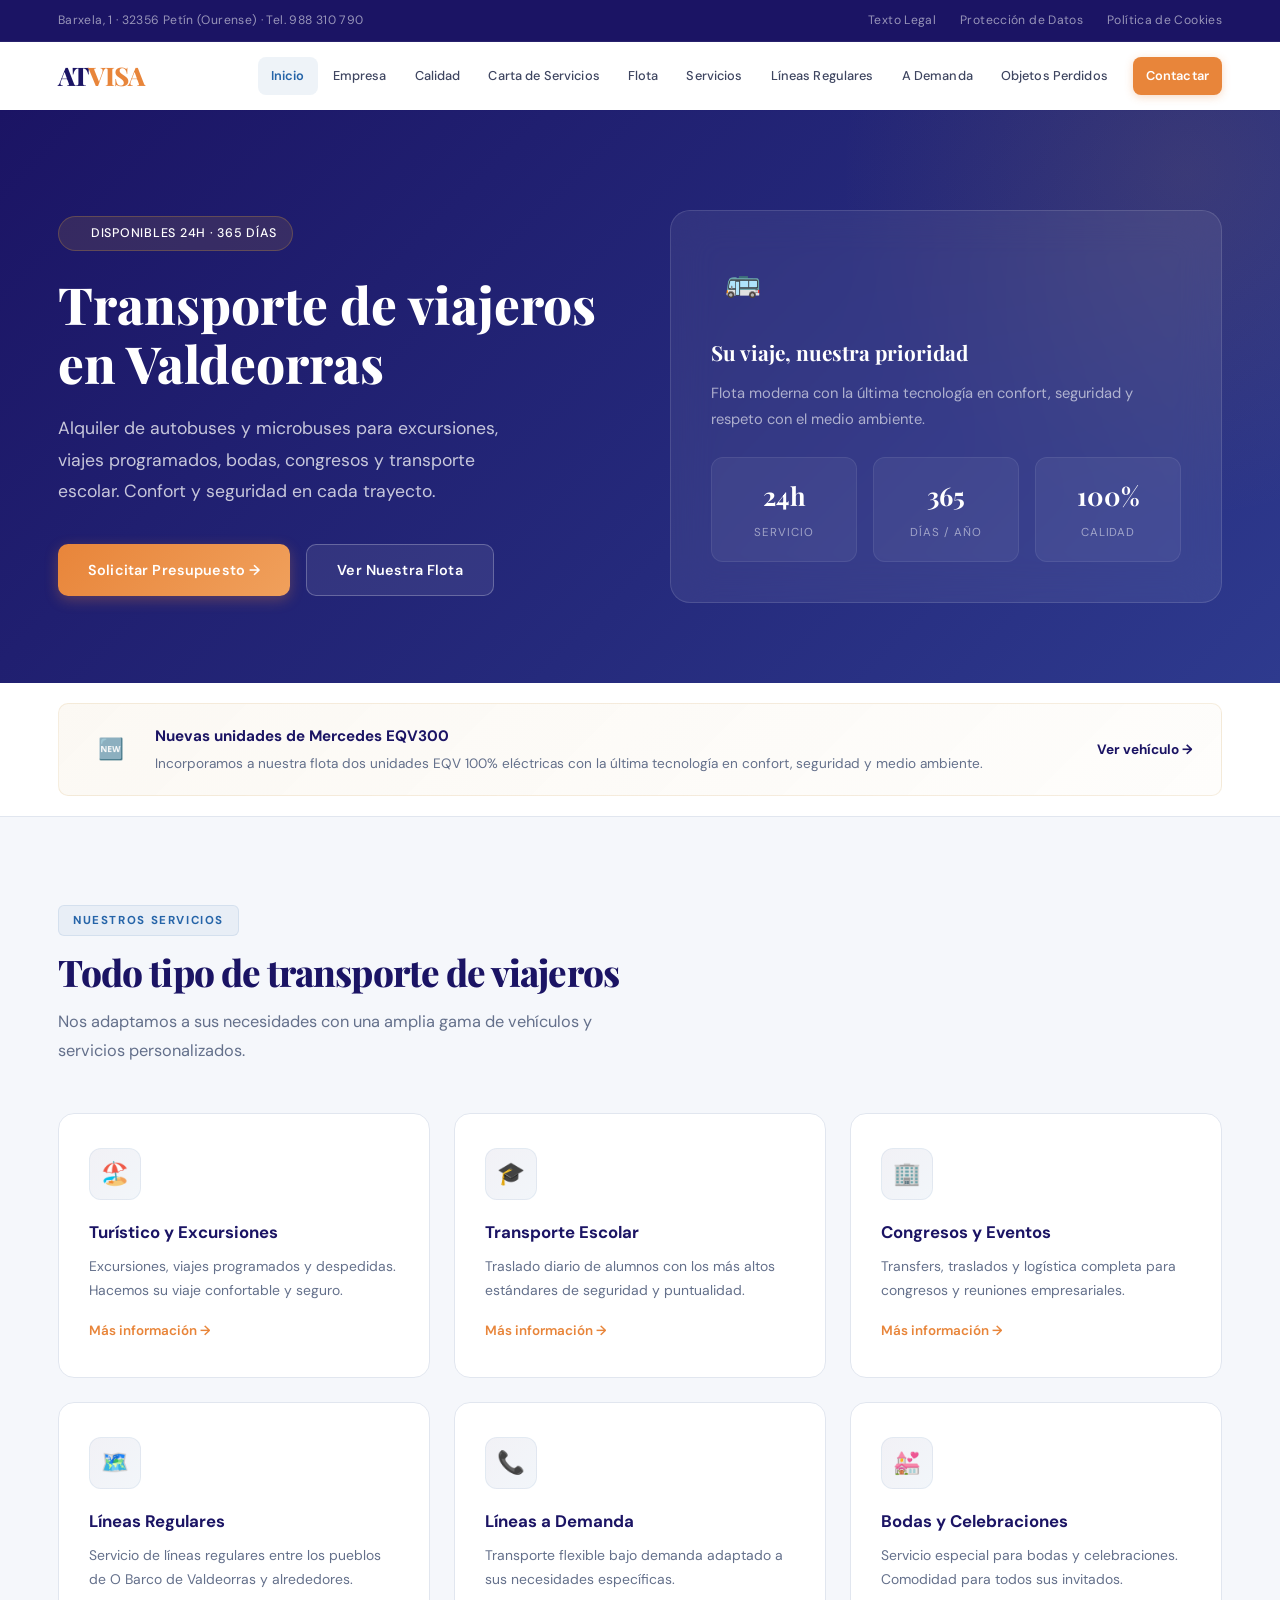
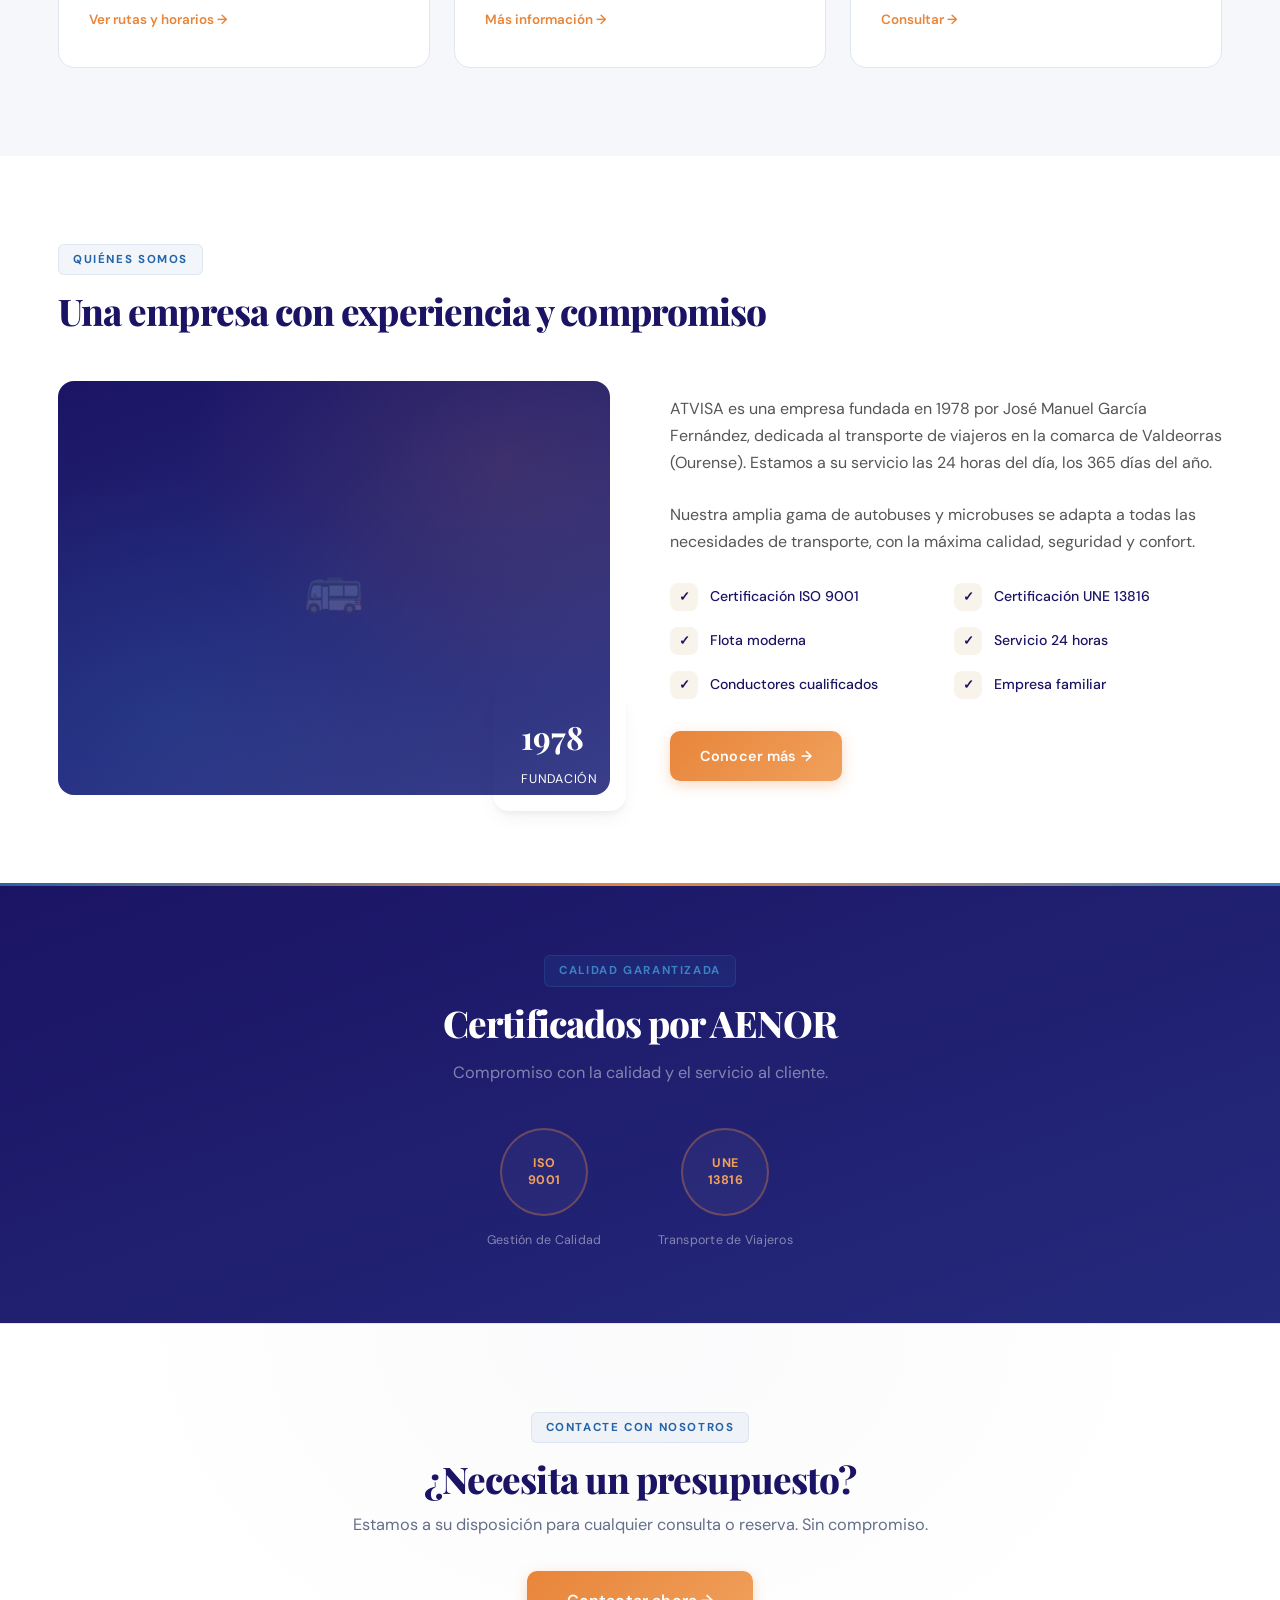
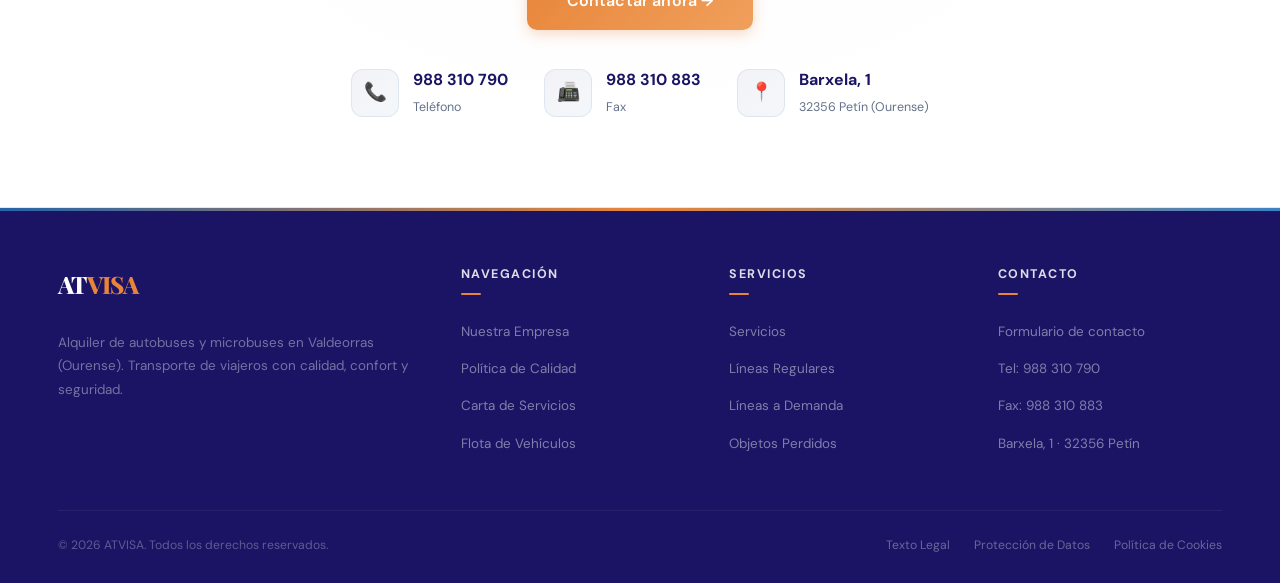
==== index.html @ 9abfb080 "Add files via upload" ====
<!DOCTYPE html>
<html lang="es">
<head>
  <meta charset="UTF-8">
  <meta name="viewport" content="width=device-width, initial-scale=1.0">
  <title>ATVISA | Alquiler de Autobuses y Microbuses en Valdeorras (Ourense)</title>
  <meta name="description" content="Alquiler de Autobuses y Microbuses en Ourense para transporte turístico, congresos, discrecional y escolar.">
  <link href="https://fonts.googleapis.com/css2?family=DM+Sans:ital,opsz,wght@0,9..40,300;0,9..40,500;0,9..40,700;1,9..40,400&family=Playfair+Display:wght@600;800&display=swap" rel="stylesheet">
  <link rel="stylesheet" href="css/styles.css">
  <style>
    /* ─── HOME HERO ─── */
    .hero {
      background: linear-gradient(135deg, var(--navy) 0%, var(--navy-light) 60%, var(--navy-mid) 100%);
      color: var(--white);
      padding: 100px 0 80px;
      position: relative;
      overflow: hidden;
    }
    .hero::before {
      content: '';
      position: absolute;
      top: -50%; right: -20%;
      width: 700px; height: 700px;
      background: radial-gradient(circle, rgba(200,150,62,0.12) 0%, transparent 70%);
      border-radius: 50%;
    }
    .hero .container {
      position: relative; z-index: 2;
      display: grid;
      grid-template-columns: 1fr 1fr;
      gap: 60px;
      align-items: center;
    }
    .hero-badge {
      display: inline-flex;
      align-items: center;
      gap: 8px;
      background: rgba(200,150,62,0.15);
      border: 1px solid rgba(200,150,62,0.3);
      padding: 6px 16px;
      border-radius: 50px;
      font-size: 0.78rem;
      font-weight: 500;
      color: var(--gold-light);
      margin-bottom: 24px;
      letter-spacing: 0.06em;
      text-transform: uppercase;
    }
    .hero-badge::before {
      content: '';
      width: 8px; height: 8px;
      background: var(--gold);
      border-radius: 50%;
      animation: pulse 2s infinite;
    }
    @keyframes pulse {
      0%, 100% { opacity: 1; transform: scale(1); }
      50% { opacity: 0.5; transform: scale(1.4); }
    }
    .hero h1 {
      font-family: 'Playfair Display', serif;
      font-size: 3.2rem;
      font-weight: 800;
      line-height: 1.15;
      margin-bottom: 20px;
    }
    .hero h1 em { font-style: normal; color: var(--gold-light); }
    .hero p {
      font-size: 1.1rem;
      color: rgba(255,255,255,0.75);
      max-width: 480px;
      margin-bottom: 36px;
      line-height: 1.8;
    }
    .hero-buttons { display: flex; gap: 16px; flex-wrap: wrap; }

    .hero-card {
      background: rgba(255,255,255,0.07);
      backdrop-filter: blur(20px);
      border: 1px solid rgba(255,255,255,0.12);
      border-radius: 20px;
      padding: 40px;
    }
    .hero-card-icon {
      width: 64px; height: 64px;
      background: linear-gradient(135deg, var(--gold), var(--gold-light));
      border-radius: 16px;
      display: flex; align-items: center; justify-content: center;
      font-size: 1.8rem;
      margin-bottom: 20px;
    }
    .hero-card h3 {
      font-family: 'Playfair Display', serif;
      font-size: 1.3rem;
      margin-bottom: 10px;
    }
    .hero-card p { font-size: 0.92rem; color: rgba(255,255,255,0.6); margin-bottom: 0; }
    .hero-stats {
      display: grid;
      grid-template-columns: repeat(3, 1fr);
      gap: 16px;
      margin-top: 24px;
    }
    .hero-stat {
      text-align: center;
      padding: 16px;
      background: rgba(255,255,255,0.05);
      border-radius: 12px;
      border: 1px solid rgba(255,255,255,0.08);
    }
    .hero-stat strong {
      display: block;
      font-family: 'Playfair Display', serif;
      font-size: 1.6rem;
      color: var(--gold-light);
    }
    .hero-stat span {
      font-size: 0.72rem;
      color: rgba(255,255,255,0.5);
      text-transform: uppercase;
      letter-spacing: 0.08em;
    }

    /* NOTICE */
    .notice-bar {
      background: var(--white);
      border-bottom: 1px solid var(--gray-200);
      padding: 20px 0;
    }
    .notice-inner {
      display: flex;
      align-items: center;
      gap: 20px;
      padding: 20px 28px;
      background: linear-gradient(135deg, rgba(200,150,62,0.06), rgba(200,150,62,0.02));
      border: 1px solid rgba(200,150,62,0.15);
      border-radius: var(--radius);
    }
    .notice-icon {
      width: 48px; height: 48px;
      background: var(--gold);
      border-radius: 12px;
      display: flex; align-items: center; justify-content: center;
      font-size: 1.3rem;
      flex-shrink: 0;
    }
    .notice-inner h4 { font-weight: 700; font-size: 0.95rem; margin-bottom: 2px; }
    .notice-inner p { font-size: 0.85rem; color: var(--gray-500); }
    .notice-inner a {
      color: var(--gold);
      text-decoration: none;
      font-weight: 700;
      font-size: 0.85rem;
      margin-left: auto;
      white-space: nowrap;
    }

    /* ABOUT GRID */
    .about-grid {
      display: grid;
      grid-template-columns: 1fr 1fr;
      gap: 60px;
      align-items: center;
      margin-top: 48px;
    }
    .about-badge {
      position: absolute;
      bottom: -16px; right: -16px;
      background: var(--gold);
      color: var(--white);
      padding: 20px 28px;
      border-radius: 16px;
      box-shadow: var(--shadow);
    }
    .about-badge strong {
      display: block;
      font-family: 'Playfair Display', serif;
      font-size: 2rem;
    }
    .about-badge span {
      font-size: 0.78rem;
      text-transform: uppercase;
      letter-spacing: 0.06em;
    }
    .about-features {
      display: grid;
      grid-template-columns: 1fr 1fr;
      gap: 16px;
      margin-top: 28px;
    }
    .about-feature {
      display: flex;
      align-items: center;
      gap: 12px;
      font-size: 0.88rem;
      font-weight: 500;
    }
    .about-feature::before {
      content: '✓';
      width: 28px; height: 28px;
      background: rgba(200,150,62,0.1);
      color: var(--gold);
      border-radius: 8px;
      display: flex; align-items: center; justify-content: center;
      font-weight: 700;
      font-size: 0.8rem;
      flex-shrink: 0;
    }

    @media (max-width: 1024px) {
      .hero .container { grid-template-columns: 1fr; }
      .hero-visual { display: none; }
      .hero h1 { font-size: 2.6rem; }
      .about-grid { grid-template-columns: 1fr; }
    }
    @media (max-width: 768px) {
      .hero { padding: 60px 0 50px; }
      .hero h1 { font-size: 2rem; }
      .notice-inner { flex-direction: column; text-align: center; }
      .notice-inner a { margin-left: 0; }
    }
  </style>
</head>
<body>

  <!-- TOPBAR -->
  <div class="topbar">
    <div class="container">
      <span>Barxela, 1 · 32356 Petín (Ourense) · Tel. 988 310 790</span>
      <div class="topbar-links">
        <a href="texto-legal.html">Texto Legal</a>
        <a href="proteccion-de-datos.html">Protección de Datos</a>
        <a href="politica-de-cookies.html">Política de Cookies</a>
      </div>
    </div>
  </div>

  <!-- HEADER -->
  <header>
    <div class="container">
      <a href="index.html" class="logo">AT<span>VISA</span></a>
      <button class="hamburger" aria-label="Menú"><span></span><span></span><span></span></button>
      <nav>
        <a href="index.html" class="active">Inicio</a>
        <a href="nuestra-empresa.html">Empresa</a>
        <a href="calidad.html">Calidad</a>
        <a href="carta-de-servicios.html">Carta de Servicios</a>
        <a href="flota-de-vehiculos.html">Flota</a>
        <a href="servicios.html">Servicios</a>
        <a href="lineas-regulares.html">Líneas Regulares</a>
        <a href="lineas-a-demanda.html">A Demanda</a>
        <a href="objetos-perdidos.html">Objetos Perdidos</a>
        <a href="contactar.html" class="nav-cta">Contactar</a>
      </nav>
    </div>
  </header>

  <!-- HERO -->
  <section class="hero">
    <div class="container">
      <div class="hero-content">
        <div class="hero-badge fade-up">Disponibles 24h · 365 días</div>
        <h1 class="fade-up delay-1">Transporte de viajeros en <em>Valdeorras</em></h1>
        <p class="fade-up delay-2">Alquiler de autobuses y microbuses para excursiones, viajes programados, bodas, congresos y transporte escolar. Confort y seguridad en cada trayecto.</p>
        <div class="hero-buttons fade-up delay-3">
          <a href="contactar.html" class="btn btn-primary">Solicitar Presupuesto →</a>
          <a href="flota-de-vehiculos.html" class="btn btn-outline">Ver Nuestra Flota</a>
        </div>
      </div>
      <div class="hero-visual fade-up delay-4">
        <div class="hero-card">
          <div class="hero-card-icon">🚌</div>
          <h3>Su viaje, nuestra prioridad</h3>
          <p>Flota moderna con la última tecnología en confort, seguridad y respeto con el medio ambiente.</p>
          <div class="hero-stats">
            <div class="hero-stat"><strong>24h</strong><span>Servicio</span></div>
            <div class="hero-stat"><strong>365</strong><span>Días / año</span></div>
            <div class="hero-stat"><strong>100%</strong><span>Calidad</span></div>
          </div>
        </div>
      </div>
    </div>
  </section>

  <!-- NOTICE -->
  <div class="notice-bar">
    <div class="container">
      <div class="notice-inner fade-up">
        <div class="notice-icon">🆕</div>
        <div>
          <h4>Nuevas unidades de Mercedes EQV300</h4>
          <p>Incorporamos a nuestra flota dos unidades EQV 100% eléctricas con la última tecnología en confort, seguridad y medio ambiente.</p>
        </div>
        <a href="flota-de-vehiculos.html">Ver vehículo →</a>
      </div>
    </div>
  </div>

  <!-- SERVICES -->
  <section>
    <div class="container">
      <span class="section-label fade-up">Nuestros servicios</span>
      <h2 class="section-title fade-up delay-1">Todo tipo de transporte de viajeros</h2>
      <p class="section-subtitle fade-up delay-2">Nos adaptamos a sus necesidades con una amplia gama de vehículos y servicios personalizados.</p>
      <div class="grid-3" style="margin-top: 48px;">
        <div class="card fade-up delay-1">
          <div class="card-icon">🏖️</div>
          <h3>Turístico y Excursiones</h3>
          <p>Excursiones, viajes programados y despedidas. Hacemos su viaje confortable y seguro.</p>
          <a href="servicios.html" class="card-link">Más información →</a>
        </div>
        <div class="card fade-up delay-2">
          <div class="card-icon">🎓</div>
          <h3>Transporte Escolar</h3>
          <p>Traslado diario de alumnos con los más altos estándares de seguridad y puntualidad.</p>
          <a href="servicios.html" class="card-link">Más información →</a>
        </div>
        <div class="card fade-up delay-3">
          <div class="card-icon">🏢</div>
          <h3>Congresos y Eventos</h3>
          <p>Transfers, traslados y logística completa para congresos y reuniones empresariales.</p>
          <a href="servicios.html" class="card-link">Más información →</a>
        </div>
        <div class="card fade-up delay-4">
          <div class="card-icon">🗺️</div>
          <h3>Líneas Regulares</h3>
          <p>Servicio de líneas regulares entre los pueblos de O Barco de Valdeorras y alrededores.</p>
          <a href="lineas-regulares.html" class="card-link">Ver rutas y horarios →</a>
        </div>
        <div class="card fade-up delay-5">
          <div class="card-icon">📞</div>
          <h3>Líneas a Demanda</h3>
          <p>Transporte flexible bajo demanda adaptado a sus necesidades específicas.</p>
          <a href="lineas-a-demanda.html" class="card-link">Más información →</a>
        </div>
        <div class="card fade-up delay-5">
          <div class="card-icon">💒</div>
          <h3>Bodas y Celebraciones</h3>
          <p>Servicio especial para bodas y celebraciones. Comodidad para todos sus invitados.</p>
          <a href="contactar.html" class="card-link">Consultar →</a>
        </div>
      </div>
    </div>
  </section>

  <!-- ABOUT -->
  <section style="background: var(--white);">
    <div class="container">
      <span class="section-label">Quiénes somos</span>
      <h2 class="section-title">Una empresa con experiencia y compromiso</h2>
      <div class="about-grid">
        <div style="position: relative;">
          <div class="img-placeholder" style="aspect-ratio: 4/3;">🚌</div>
          <div class="about-badge"><strong>1978</strong><span>Fundación</span></div>
        </div>
        <div>
          <p style="font-size: 1rem; color: #555; margin-bottom: 24px;">ATVISA es una empresa fundada en 1978 por José Manuel García Fernández, dedicada al transporte de viajeros en la comarca de Valdeorras (Ourense). Estamos a su servicio las 24 horas del día, los 365 días del año.</p>
          <p style="font-size: 1rem; color: #555; margin-bottom: 24px;">Nuestra amplia gama de autobuses y microbuses se adapta a todas las necesidades de transporte, con la máxima calidad, seguridad y confort.</p>
          <div class="about-features">
            <div class="about-feature">Certificación ISO 9001</div>
            <div class="about-feature">Certificación UNE 13816</div>
            <div class="about-feature">Flota moderna</div>
            <div class="about-feature">Servicio 24 horas</div>
            <div class="about-feature">Conductores cualificados</div>
            <div class="about-feature">Empresa familiar</div>
          </div>
          <div style="margin-top: 32px;">
            <a href="nuestra-empresa.html" class="btn btn-primary">Conocer más →</a>
          </div>
        </div>
      </div>
    </div>
  </section>

  <!-- CERTIFICATIONS -->
  <section class="cert-bar">
    <div class="container">
      <span class="section-label">Calidad garantizada</span>
      <h2 class="section-title" style="color: var(--white);">Certificados por AENOR</h2>
      <p class="section-subtitle">Compromiso con la calidad y el servicio al cliente.</p>
      <div class="cert-grid">
        <div class="cert-item"><div class="cert-badge">ISO<br>9001</div><span>Gestión de Calidad</span></div>
        <div class="cert-item"><div class="cert-badge">UNE<br>13816</div><span>Transporte de Viajeros</span></div>
      </div>
    </div>
  </section>

  <!-- CTA -->
  <section class="cta-section">
    <div class="container">
      <span class="section-label">Contacte con nosotros</span>
      <h2 class="section-title">¿Necesita un presupuesto?</h2>
      <p>Estamos a su disposición para cualquier consulta o reserva. Sin compromiso.</p>
      <a href="contactar.html" class="btn btn-primary" style="font-size: 1rem; padding: 16px 40px;">Contactar ahora →</a>
      <div class="cta-contact">
        <div class="cta-contact-item"><div class="icon-circle">📞</div><div><strong>988 310 790</strong><span>Teléfono</span></div></div>
        <div class="cta-contact-item"><div class="icon-circle">📠</div><div><strong>988 310 883</strong><span>Fax</span></div></div>
        <div class="cta-contact-item"><div class="icon-circle">📍</div><div><strong>Barxela, 1</strong><span>32356 Petín (Ourense)</span></div></div>
      </div>
    </div>
  </section>

  <!-- FOOTER -->
  <footer>
    <div class="container">
      <div class="footer-grid">
        <div class="footer-brand">
          <a href="index.html" class="logo">AT<span>VISA</span></a>
          <p>Alquiler de autobuses y microbuses en Valdeorras (Ourense). Transporte de viajeros con calidad, confort y seguridad.</p>
        </div>
        <div>
          <h4>Navegación</h4>
          <ul>
            <li><a href="nuestra-empresa.html">Nuestra Empresa</a></li>
            <li><a href="calidad.html">Política de Calidad</a></li>
            <li><a href="carta-de-servicios.html">Carta de Servicios</a></li>
            <li><a href="flota-de-vehiculos.html">Flota de Vehículos</a></li>
          </ul>
        </div>
        <div>
          <h4>Servicios</h4>
          <ul>
            <li><a href="servicios.html">Servicios</a></li>
            <li><a href="lineas-regulares.html">Líneas Regulares</a></li>
            <li><a href="lineas-a-demanda.html">Líneas a Demanda</a></li>
            <li><a href="objetos-perdidos.html">Objetos Perdidos</a></li>
          </ul>
        </div>
        <div>
          <h4>Contacto</h4>
          <ul>
            <li><a href="contactar.html">Formulario de contacto</a></li>
            <li><a href="tel:988310790">Tel: 988 310 790</a></li>
            <li><a>Fax: 988 310 883</a></li>
            <li><a>Barxela, 1 · 32356 Petín</a></li>
          </ul>
        </div>
      </div>
      <div class="footer-bottom">
        <span>© 2026 ATVISA. Todos los derechos reservados.</span>
        <div class="footer-legal">
          <a href="texto-legal.html">Texto Legal</a>
          <a href="proteccion-de-datos.html">Protección de Datos</a>
          <a href="politica-de-cookies.html">Política de Cookies</a>
        </div>
      </div>
    </div>
  </footer>

  <script src="js/main.js"></script>
</body>
</html>
---- css/styles.css ----
/* ═══════════════════════════════════════
   ATVISA — Global Stylesheet
   Brand Colors from Logo
   ═══════════════════════════════════════ */

*, *::before, *::after { margin: 0; padding: 0; box-sizing: border-box; }

:root {
  /* Logo colors */
  --navy: #1B1464;
  --navy-light: #252A7C;
  --navy-mid: #2E3A8E;
  --blue: #2564A8;
  --blue-light: #3B82C4;
  --sunset: #E8853A;
  --sunset-light: #F0A05C;
  --sunset-soft: #F5B97E;
  --cream: #F5F7FB;
  --white: #FFFFFF;
  --gray-50: #F8FAFC;
  --gray-100: #F1F4F9;
  --gray-200: #E1E6EF;
  --gray-300: #C8D0DC;
  --gray-500: #64708B;
  --gray-700: #3E4560;
  --shadow-sm: 0 1px 3px rgba(27,20,100,0.04), 0 1px 2px rgba(27,20,100,0.06);
  --shadow: 0 4px 6px -1px rgba(27,20,100,0.06), 0 10px 20px -2px rgba(27,20,100,0.04);
  --shadow-lg: 0 10px 25px -3px rgba(27,20,100,0.08), 0 20px 40px -4px rgba(27,20,100,0.05);
  --radius: 10px;
  --radius-lg: 16px;
  --transition: 0.3s cubic-bezier(0.4, 0, 0.2, 1);
}

html { scroll-behavior: smooth; }

body {
  font-family: 'DM Sans', sans-serif;
  color: var(--navy);
  background: var(--cream);
  line-height: 1.7;
  overflow-x: hidden;
  -webkit-font-smoothing: antialiased;
  -moz-osx-font-smoothing: grayscale;
}

a { color: inherit; }
img { max-width: 100%; height: auto; display: block; }

.container {
  max-width: 1220px;
  margin: 0 auto;
  padding: 0 28px;
}

/* ─── TOPBAR ─── */
.topbar {
  background: var(--navy);
  color: rgba(255,255,255,0.55);
  font-size: 0.76rem;
  padding: 10px 0;
  letter-spacing: 0.03em;
  border-bottom: 1px solid rgba(255,255,255,0.06);
}
.topbar .container {
  display: flex;
  justify-content: space-between;
  align-items: center;
  flex-wrap: wrap;
  gap: 8px;
}
.topbar a {
  color: rgba(255,255,255,0.55);
  text-decoration: none;
  transition: color var(--transition);
}
.topbar a:hover { color: var(--sunset-light); }
.topbar-links { display: flex; gap: 24px; }

/* ─── HEADER ─── */
header {
  background: rgba(255,255,255,0.95);
  backdrop-filter: blur(20px);
  -webkit-backdrop-filter: blur(20px);
  position: sticky;
  top: 0;
  z-index: 100;
  box-shadow: 0 1px 0 rgba(27,20,100,0.06);
  transition: box-shadow var(--transition);
}
header .container {
  display: flex;
  align-items: center;
  justify-content: space-between;
  padding-top: 0;
  padding-bottom: 0;
  min-height: 68px;
}
.logo {
  font-family: 'Playfair Display', serif;
  font-weight: 800;
  font-size: 1.6rem;
  color: var(--navy);
  text-decoration: none;
  letter-spacing: -0.03em;
}
.logo span { color: var(--sunset); }

/* ─── NAV ─── */
nav { display: flex; align-items: center; gap: 2px; }
nav a {
  color: var(--gray-700);
  text-decoration: none;
  font-size: 0.8rem;
  font-weight: 500;
  padding: 8px 13px;
  border-radius: 8px;
  transition: all var(--transition);
  letter-spacing: 0.01em;
  white-space: nowrap;
}
nav a:hover {
  color: var(--blue);
  background: rgba(37,100,168,0.06);
}
nav a.active {
  color: var(--blue);
  background: rgba(37,100,168,0.08);
  font-weight: 600;
}
.nav-cta {
  background: var(--sunset) !important;
  color: var(--white) !important;
  font-weight: 600 !important;
  margin-left: 10px;
  box-shadow: 0 2px 8px rgba(232,133,58,0.3);
}
.nav-cta:hover {
  background: var(--sunset-light) !important;
  transform: translateY(-1px);
  box-shadow: 0 4px 16px rgba(232,133,58,0.35) !important;
}

/* ─── HAMBURGER ─── */
.hamburger {
  display: none;
  flex-direction: column;
  gap: 5px;
  background: none;
  border: none;
  cursor: pointer;
  padding: 8px;
}
.hamburger span {
  width: 24px; height: 2.5px;
  background: var(--navy);
  border-radius: 2px;
  transition: var(--transition);
}

/* ─── BUTTONS ─── */
.btn {
  display: inline-flex;
  align-items: center;
  gap: 8px;
  padding: 13px 30px;
  border-radius: 10px;
  font-size: 0.9rem;
  font-weight: 600;
  text-decoration: none;
  transition: all var(--transition);
  cursor: pointer;
  border: none;
  letter-spacing: 0.01em;
  font-family: 'DM Sans', sans-serif;
  position: relative;
  overflow: hidden;
}
.btn-primary {
  background: linear-gradient(135deg, var(--sunset), var(--sunset-light));
  color: var(--white);
  box-shadow: 0 4px 14px rgba(232,133,58,0.3);
}
.btn-primary:hover {
  transform: translateY(-2px);
  box-shadow: 0 8px 24px rgba(232,133,58,0.4);
  filter: brightness(1.05);
}
.btn-outline {
  background: rgba(255,255,255,0.08);
  color: var(--white);
  border: 1.5px solid rgba(255,255,255,0.25);
  backdrop-filter: blur(8px);
}
.btn-outline:hover {
  border-color: rgba(255,255,255,0.5);
  background: rgba(255,255,255,0.12);
  transform: translateY(-2px);
}
.btn-outline-dark {
  background: transparent;
  color: var(--navy);
  border: 1.5px solid var(--gray-300);
}
.btn-outline-dark:hover {
  border-color: var(--blue);
  color: var(--blue);
  background: rgba(37,100,168,0.04);
  transform: translateY(-2px);
}

/* ─── PAGE HERO ─── */
.page-hero {
  background: linear-gradient(160deg, var(--navy) 0%, var(--navy-light) 50%, var(--navy-mid) 100%);
  color: var(--white);
  padding: 72px 0 56px;
  position: relative;
  overflow: hidden;
}
.page-hero::before {
  content: '';
  position: absolute;
  top: -60%; right: -10%;
  width: 700px; height: 700px;
  background: radial-gradient(circle, rgba(232,133,58,0.08) 0%, transparent 65%);
  border-radius: 50%;
}
.page-hero::after {
  content: '';
  position: absolute;
  bottom: 0; left: 0; right: 0;
  height: 3px;
  background: linear-gradient(90deg, var(--blue), var(--sunset), var(--blue-light));
}
.page-hero .breadcrumb {
  font-size: 0.8rem;
  color: rgba(255,255,255,0.45);
  margin-bottom: 14px;
  letter-spacing: 0.02em;
}
.page-hero .breadcrumb a {
  color: rgba(255,255,255,0.45);
  text-decoration: none;
  transition: color var(--transition);
}
.page-hero .breadcrumb a:hover { color: var(--sunset-light); }
.page-hero h1 {
  font-family: 'Playfair Display', serif;
  font-size: 2.6rem;
  font-weight: 800;
  line-height: 1.15;
  letter-spacing: -0.025em;
}
.page-hero p {
  font-size: 1.02rem;
  color: rgba(255,255,255,0.6);
  max-width: 560px;
  margin-top: 14px;
  line-height: 1.7;
}

/* ─── SECTIONS ─── */
section { padding: 88px 0; }

.section-label {
  display: inline-flex;
  align-items: center;
  gap: 8px;
  font-size: 0.72rem;
  font-weight: 700;
  text-transform: uppercase;
  letter-spacing: 0.14em;
  color: var(--blue);
  margin-bottom: 14px;
  padding: 5px 14px;
  background: rgba(37,100,168,0.06);
  border-radius: 6px;
  border: 1px solid rgba(37,100,168,0.1);
}
.section-title {
  font-family: 'Playfair Display', serif;
  font-size: 2.3rem;
  font-weight: 800;
  line-height: 1.2;
  margin-bottom: 14px;
  letter-spacing: -0.025em;
  color: var(--navy);
}
.section-subtitle {
  font-size: 1.02rem;
  color: var(--gray-500);
  max-width: 540px;
  line-height: 1.75;
}

/* ─── CARD ─── */
.card {
  background: var(--white);
  border-radius: var(--radius-lg);
  padding: 34px 30px;
  transition: all var(--transition);
  border: 1px solid var(--gray-200);
  position: relative;
  overflow: hidden;
}
.card::before {
  content: '';
  position: absolute;
  top: 0; left: 0;
  width: 100%; height: 3px;
  background: linear-gradient(90deg, var(--blue), var(--sunset));
  opacity: 0;
  transition: opacity var(--transition);
}
.card:hover {
  transform: translateY(-4px);
  box-shadow: var(--shadow-lg);
  border-color: rgba(37,100,168,0.12);
}
.card:hover::before { opacity: 1; }
.card-icon {
  width: 52px; height: 52px;
  background: linear-gradient(135deg, rgba(27,20,100,0.06), rgba(37,100,168,0.06));
  border-radius: 12px;
  display: flex; align-items: center; justify-content: center;
  font-size: 1.4rem;
  margin-bottom: 18px;
  transition: all var(--transition);
  border: 1px solid rgba(37,100,168,0.08);
}
.card:hover .card-icon {
  background: linear-gradient(135deg, var(--navy), var(--blue));
  border-color: transparent;
  transform: scale(1.05);
}
.card h3 {
  font-weight: 700;
  font-size: 1.05rem;
  margin-bottom: 8px;
  color: var(--navy);
}
.card p {
  font-size: 0.87rem;
  color: var(--gray-500);
  line-height: 1.7;
}
.card-link {
  display: inline-flex;
  align-items: center;
  gap: 6px;
  margin-top: 18px;
  color: var(--sunset);
  text-decoration: none;
  font-weight: 600;
  font-size: 0.84rem;
  transition: all var(--transition);
}
.card-link:hover { gap: 10px; color: var(--sunset-light); }
.card:hover .card-link { gap: 10px; }

/* ─── CONTENT BLOCKS ─── */
.content-block {
  background: var(--white);
  border-radius: var(--radius-lg);
  padding: 44px;
  margin-bottom: 28px;
  box-shadow: var(--shadow-sm);
  border: 1px solid var(--gray-200);
  transition: box-shadow var(--transition);
}
.content-block:hover { box-shadow: var(--shadow); }
.content-block h2 {
  font-family: 'Playfair Display', serif;
  font-size: 1.5rem;
  font-weight: 800;
  margin-bottom: 18px;
  letter-spacing: -0.015em;
  color: var(--navy);
  position: relative;
  padding-bottom: 14px;
}
.content-block h2::after {
  content: '';
  position: absolute;
  bottom: 0; left: 0;
  width: 40px; height: 3px;
  background: linear-gradient(90deg, var(--blue), var(--sunset));
  border-radius: 3px;
}
.content-block h3 {
  font-size: 1.1rem;
  font-weight: 700;
  margin: 28px 0 12px;
  color: var(--navy);
}
.content-block p {
  font-size: 0.93rem;
  color: var(--gray-700);
  margin-bottom: 16px;
  line-height: 1.8;
}
.content-block ul {
  list-style: none;
  margin: 18px 0;
}
.content-block ul li {
  position: relative;
  padding-left: 26px;
  margin-bottom: 14px;
  font-size: 0.91rem;
  color: var(--gray-700);
  line-height: 1.7;
}
.content-block ul li::before {
  content: '';
  position: absolute;
  left: 0; top: 9px;
  width: 8px; height: 8px;
  background: linear-gradient(135deg, var(--blue), var(--sunset));
  border-radius: 50%;
}

/* ─── GRID LAYOUTS ─── */
.grid-2 {
  display: grid;
  grid-template-columns: repeat(2, 1fr);
  gap: 24px;
}
.grid-3 {
  display: grid;
  grid-template-columns: repeat(3, 1fr);
  gap: 24px;
}

/* ─── IMAGE PLACEHOLDER ─── */
.img-placeholder {
  width: 100%;
  aspect-ratio: 16/9;
  background: linear-gradient(160deg, var(--navy) 0%, var(--navy-mid) 100%);
  border-radius: var(--radius-lg);
  display: flex;
  align-items: center;
  justify-content: center;
  font-size: 3rem;
  color: rgba(255,255,255,0.2);
  position: relative;
  overflow: hidden;
}
.img-placeholder::before {
  content: '';
  position: absolute;
  inset: 0;
  background:
    radial-gradient(ellipse at 20% 80%, rgba(37,100,168,0.2) 0%, transparent 50%),
    radial-gradient(ellipse at 80% 20%, rgba(232,133,58,0.12) 0%, transparent 50%);
}
.img-placeholder::after {
  content: '';
  position: absolute;
  inset: 0;
  background: linear-gradient(135deg, transparent 40%, rgba(232,133,58,0.06));
}

/* ─── CERTIFICATIONS BAR ─── */
.cert-bar {
  background: linear-gradient(160deg, var(--navy) 0%, var(--navy-light) 100%);
  color: var(--white);
  text-align: center;
  padding: 72px 0;
  position: relative;
  overflow: hidden;
}
.cert-bar::before {
  content: '';
  position: absolute;
  top: 0; left: 0; right: 0;
  height: 3px;
  background: linear-gradient(90deg, var(--blue), var(--sunset), var(--blue-light));
}
.cert-bar .section-label {
  background: rgba(37,100,168,0.15);
  border-color: rgba(59,130,196,0.2);
  color: var(--blue-light);
}
.cert-bar .section-subtitle {
  color: rgba(255,255,255,0.45);
  margin: 0 auto;
}
.cert-grid {
  display: flex;
  justify-content: center;
  gap: 56px;
  margin-top: 40px;
  flex-wrap: wrap;
}
.cert-item {
  display: flex;
  flex-direction: column;
  align-items: center;
  gap: 14px;
}
.cert-badge {
  width: 88px; height: 88px;
  background: rgba(255,255,255,0.04);
  border: 2px solid rgba(232,133,58,0.35);
  border-radius: 50%;
  display: flex; align-items: center; justify-content: center;
  font-size: 0.78rem;
  font-weight: 700;
  color: var(--sunset-light);
  letter-spacing: 0.02em;
  text-align: center;
  line-height: 1.3;
  transition: all var(--transition);
}
.cert-badge:hover {
  border-color: var(--sunset);
  background: rgba(232,133,58,0.08);
  transform: scale(1.05);
}
.cert-item span {
  font-size: 0.78rem;
  color: rgba(255,255,255,0.45);
  letter-spacing: 0.02em;
}

/* ─── CTA SECTION ─── */
.cta-section {
  background: var(--white);
  text-align: center;
  padding: 88px 0;
  position: relative;
  border-top: 1px solid var(--gray-200);
  border-bottom: 1px solid var(--gray-200);
}
.cta-section::before {
  content: '';
  position: absolute;
  inset: 0;
  background: radial-gradient(ellipse at 50% 0%, rgba(27,20,100,0.02), transparent 60%);
  pointer-events: none;
}
.cta-section .section-title { margin-bottom: 10px; }
.cta-section > .container > p {
  color: var(--gray-500);
  font-size: 1.02rem;
  margin-bottom: 32px;
}
.cta-contact {
  display: flex;
  justify-content: center;
  gap: 36px;
  margin-top: 36px;
  flex-wrap: wrap;
}
.cta-contact-item {
  display: flex;
  align-items: center;
  gap: 14px;
  font-size: 0.93rem;
  text-align: left;
}
.cta-contact-item .icon-circle {
  width: 48px; height: 48px;
  background: linear-gradient(135deg, rgba(27,20,100,0.05), rgba(37,100,168,0.05));
  border: 1px solid rgba(37,100,168,0.1);
  border-radius: 12px;
  display: flex; align-items: center; justify-content: center;
  font-size: 1.15rem;
  transition: all var(--transition);
}
.cta-contact-item:hover .icon-circle {
  background: linear-gradient(135deg, var(--navy), var(--blue));
  border-color: transparent;
  transform: scale(1.05);
}
.cta-contact-item strong { display: block; font-size: 1rem; color: var(--navy); }
.cta-contact-item span { font-size: 0.78rem; color: var(--gray-500); }

/* ─── FOOTER ─── */
footer {
  background: var(--navy);
  color: rgba(255,255,255,0.5);
  padding: 56px 0 28px;
  position: relative;
}
footer::before {
  content: '';
  position: absolute;
  top: 0; left: 0; right: 0;
  height: 3px;
  background: linear-gradient(90deg, var(--blue), var(--sunset), var(--blue-light));
}
.footer-grid {
  display: grid;
  grid-template-columns: 1.6fr 1fr 1fr 1fr;
  gap: 44px;
  margin-bottom: 44px;
}
.footer-brand .logo {
  color: var(--white);
  font-size: 1.5rem;
  margin-bottom: 12px;
  display: inline-block;
}
.footer-brand p {
  font-size: 0.84rem;
  line-height: 1.75;
  margin-top: 14px;
  color: rgba(255,255,255,0.4);
}
footer h4 {
  color: rgba(255,255,255,0.85);
  font-size: 0.78rem;
  text-transform: uppercase;
  letter-spacing: 0.12em;
  margin-bottom: 22px;
  position: relative;
  padding-bottom: 10px;
}
footer h4::after {
  content: '';
  position: absolute;
  bottom: 0; left: 0;
  width: 20px; height: 2px;
  background: var(--sunset);
  border-radius: 2px;
}
footer ul { list-style: none; }
footer ul li { margin-bottom: 10px; }
footer ul a {
  color: rgba(255,255,255,0.45);
  text-decoration: none;
  font-size: 0.84rem;
  transition: all var(--transition);
  display: inline-block;
}
footer ul a:hover {
  color: var(--sunset-light);
  transform: translateX(3px);
}
.footer-bottom {
  border-top: 1px solid rgba(255,255,255,0.06);
  padding-top: 24px;
  display: flex;
  justify-content: space-between;
  align-items: center;
  font-size: 0.76rem;
  flex-wrap: wrap;
  gap: 12px;
  color: rgba(255,255,255,0.3);
}
.footer-legal { display: flex; gap: 24px; }
.footer-legal a {
  color: rgba(255,255,255,0.35);
  text-decoration: none;
  transition: color var(--transition);
}
.footer-legal a:hover { color: var(--sunset-light); }

/* ─── FORM STYLES ─── */
.form-group { margin-bottom: 22px; }
.form-group label {
  display: block;
  font-size: 0.83rem;
  font-weight: 600;
  margin-bottom: 7px;
  color: var(--navy);
  letter-spacing: 0.01em;
}
.form-group input,
.form-group textarea,
.form-group select {
  width: 100%;
  padding: 13px 16px;
  border: 1.5px solid var(--gray-200);
  border-radius: 10px;
  font-family: 'DM Sans', sans-serif;
  font-size: 0.9rem;
  color: var(--navy);
  background: var(--white);
  transition: all var(--transition);
  outline: none;
}
.form-group input:focus,
.form-group textarea:focus,
.form-group select:focus {
  border-color: var(--blue);
  box-shadow: 0 0 0 3px rgba(37,100,168,0.08);
  background: var(--white);
}
.form-group input::placeholder,
.form-group textarea::placeholder { color: var(--gray-300); }
.form-group textarea { resize: vertical; min-height: 140px; }
.form-group select {
  appearance: none;
  background-image: url("data:image/svg+xml,%3Csvg xmlns='http://www.w3.org/2000/svg' width='12' height='12' viewBox='0 0 12 12'%3E%3Cpath fill='%2364708B' d='M6 8L1 3h10z'/%3E%3C/svg%3E");
  background-repeat: no-repeat;
  background-position: right 16px center;
  padding-right: 40px;
}

/* ─── INFO BOX ─── */
.info-box {
  background: var(--white);
  border: 1px solid var(--gray-200);
  border-radius: var(--radius);
  padding: 24px;
  display: flex;
  align-items: flex-start;
  gap: 18px;
  transition: all var(--transition);
}
.info-box:hover {
  border-color: rgba(37,100,168,0.15);
  box-shadow: var(--shadow);
}
.info-box-icon {
  width: 46px; height: 46px;
  background: linear-gradient(135deg, var(--navy), var(--blue));
  border-radius: 11px;
  display: flex; align-items: center; justify-content: center;
  font-size: 1.2rem;
  flex-shrink: 0;
  box-shadow: 0 4px 10px rgba(27,20,100,0.2);
}
.info-box h4 { font-weight: 700; font-size: 0.93rem; margin-bottom: 4px; color: var(--navy); }
.info-box p { font-size: 0.84rem; color: var(--gray-500); margin: 0; line-height: 1.6; }

/* ─── TABLE ─── */
.data-table {
  width: 100%;
  border-collapse: separate;
  border-spacing: 0;
  margin: 24px 0;
  border-radius: var(--radius);
  overflow: hidden;
  border: 1px solid var(--gray-200);
}
.data-table th {
  background: var(--navy);
  color: var(--white);
  padding: 14px 20px;
  text-align: left;
  font-size: 0.78rem;
  font-weight: 600;
  text-transform: uppercase;
  letter-spacing: 0.08em;
}
.data-table th:first-child { border-radius: 0; }
.data-table th:last-child { border-radius: 0; }
.data-table td {
  padding: 14px 20px;
  font-size: 0.88rem;
  border-bottom: 1px solid var(--gray-100);
  color: var(--gray-700);
}
.data-table tr:last-child td { border-bottom: none; }
.data-table tr:hover td { background: rgba(37,100,168,0.02); }
.data-table tr:nth-child(even) td { background: var(--gray-50); }
.data-table tr:nth-child(even):hover td { background: rgba(37,100,168,0.04); }

/* ─── ANIMATIONS ─── */
.fade-up {
  opacity: 0;
  transform: translateY(24px);
  animation: fadeUp 0.6s ease forwards;
}
@keyframes fadeUp {
  to { opacity: 1; transform: translateY(0); }
}
.delay-1 { animation-delay: 0.08s; }
.delay-2 { animation-delay: 0.16s; }
.delay-3 { animation-delay: 0.24s; }
.delay-4 { animation-delay: 0.32s; }
.delay-5 { animation-delay: 0.4s; }

/* ─── RESPONSIVE ─── */
@media (max-width: 1024px) {
  .grid-3 { grid-template-columns: repeat(2, 1fr); }
  .grid-2 { grid-template-columns: 1fr; }
  .footer-grid { grid-template-columns: 1fr 1fr; gap: 32px; }
  .page-hero h1 { font-size: 2.1rem; }
  .content-block { padding: 32px; }
  .container { padding: 0 20px; }
}

@media (max-width: 768px) {
  .hamburger { display: flex; }
  nav {
    display: none;
    position: absolute;
    top: 68px; left: 0; right: 0;
    background: var(--white);
    flex-direction: column;
    padding: 16px;
    box-shadow: var(--shadow-lg);
    gap: 2px;
    border-top: 1px solid var(--gray-200);
  }
  nav.open { display: flex; }
  nav a { width: 100%; padding: 12px 16px; border-radius: 8px; }
  .page-hero { padding: 48px 0 36px; }
  .page-hero h1 { font-size: 1.7rem; }
  section { padding: 60px 0; }
  .section-title { font-size: 1.7rem; }
  .grid-3, .grid-2 { grid-template-columns: 1fr; }
  .footer-grid { grid-template-columns: 1fr; gap: 28px; }
  .footer-bottom { flex-direction: column; text-align: center; }
  .cta-contact { flex-direction: column; align-items: center; }
  .content-block { padding: 24px; margin-bottom: 20px; }
  .info-box { flex-direction: column; }
  .topbar-links { display: none; }
  .cert-bar { padding: 56px 0; }
  .cta-section { padding: 60px 0; }
  .card { padding: 28px 24px; }
}

@media (max-width: 480px) {
  .page-hero h1 { font-size: 1.5rem; }
  .section-title { font-size: 1.5rem; }
  .content-block { padding: 20px; }
  .content-block h2 { font-size: 1.3rem; }
  .btn { padding: 12px 24px; font-size: 0.85rem; }
}
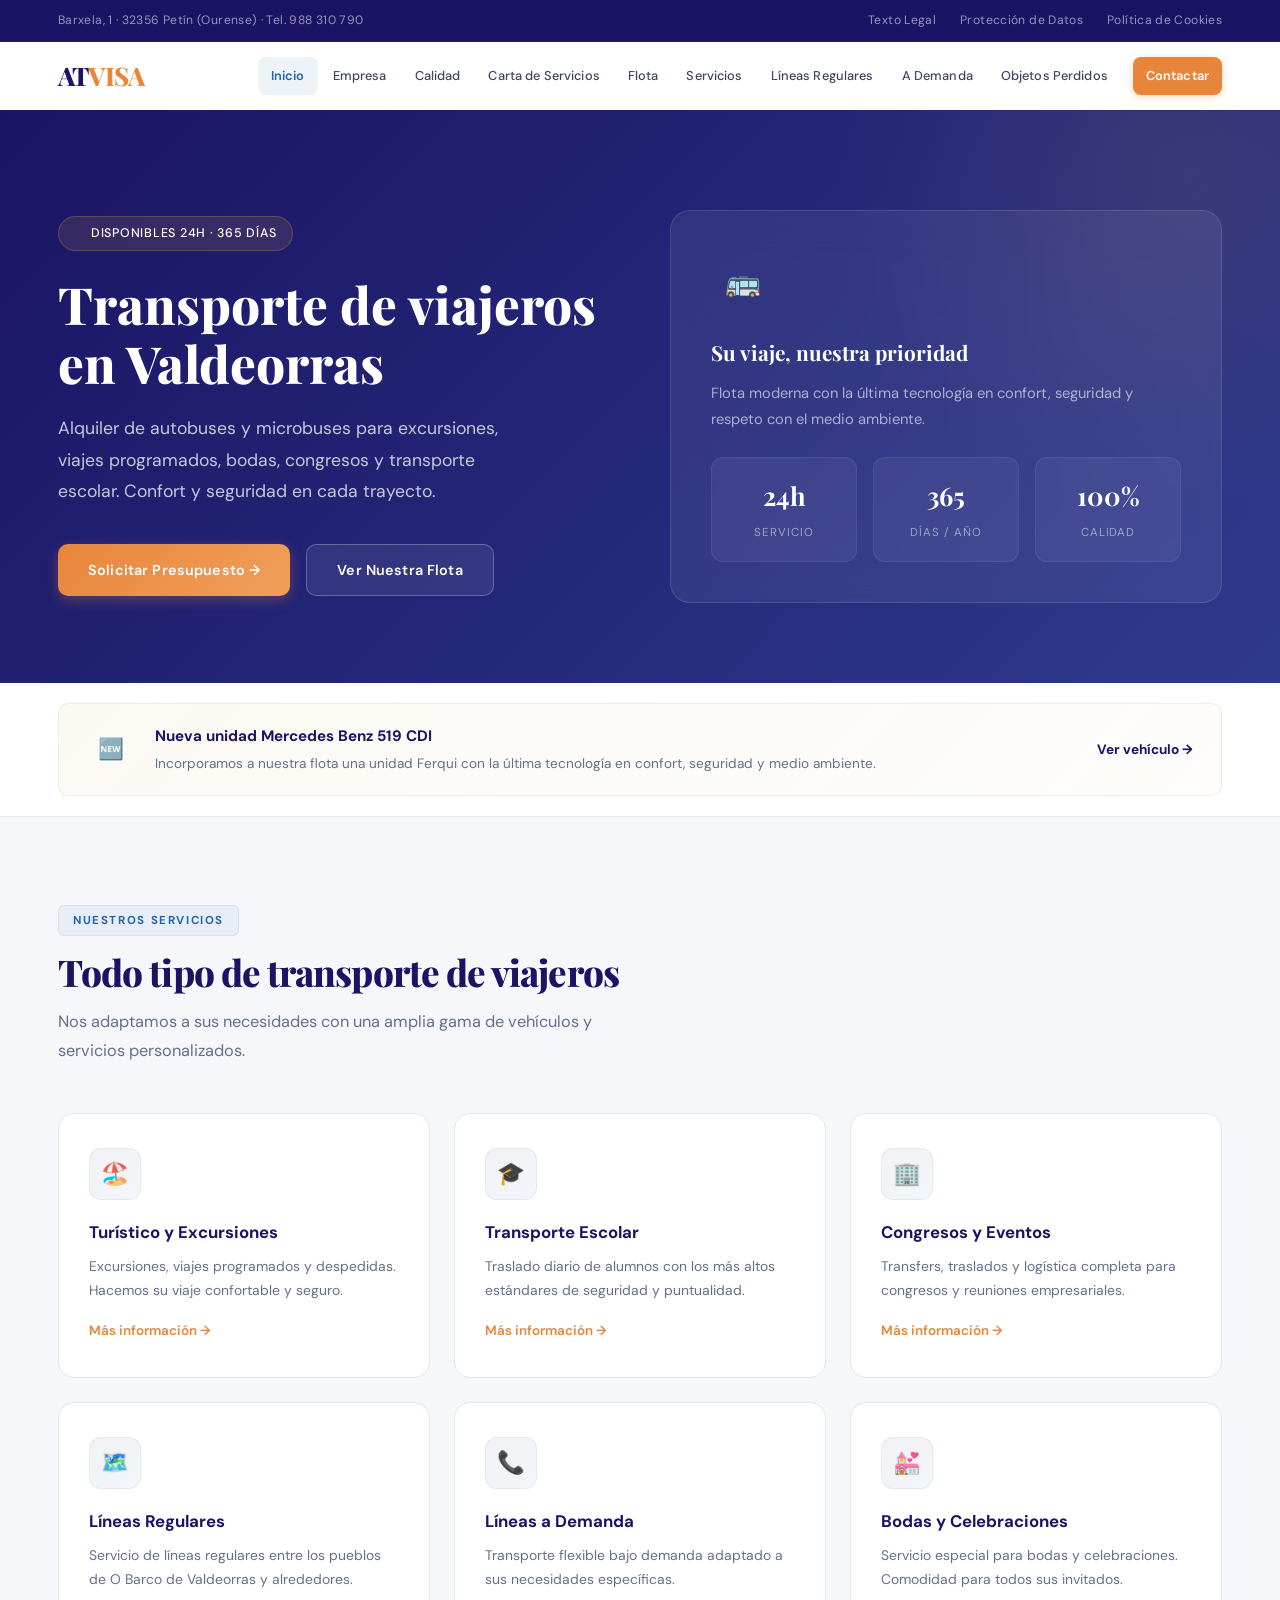
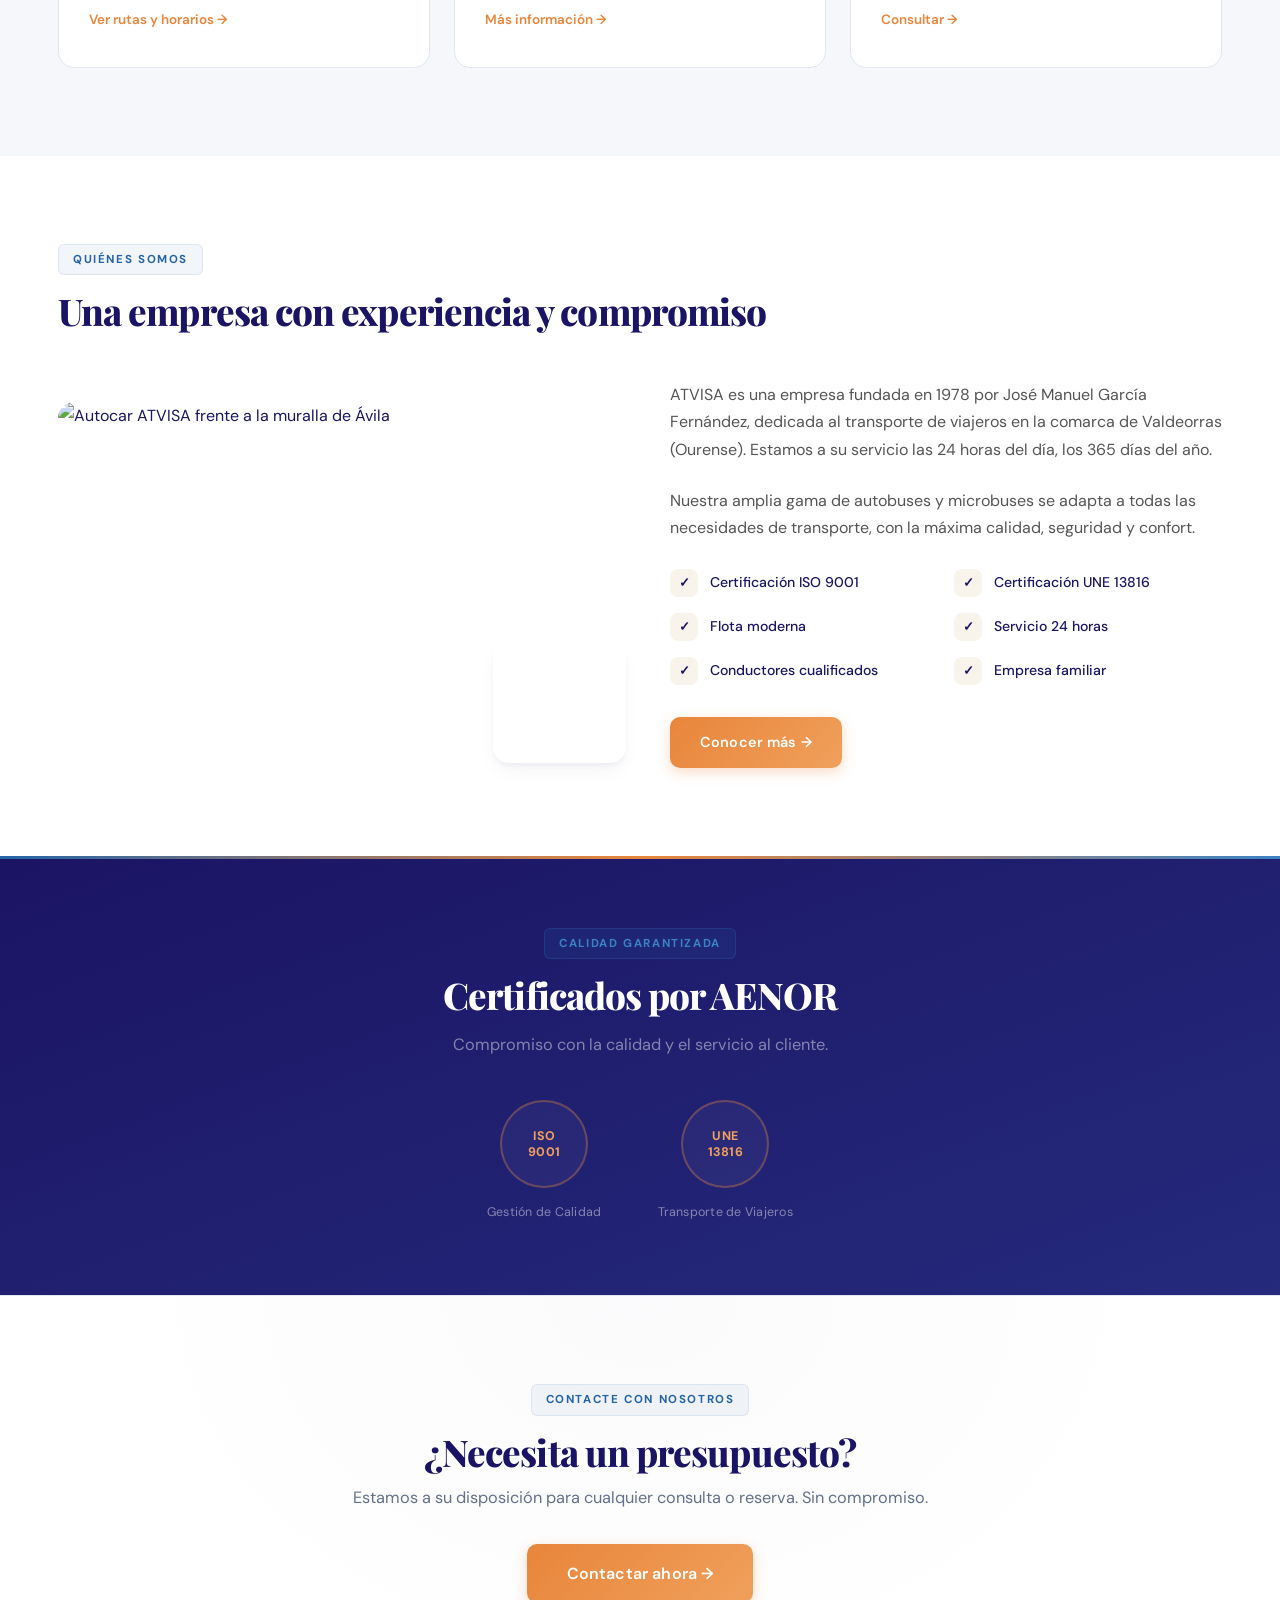
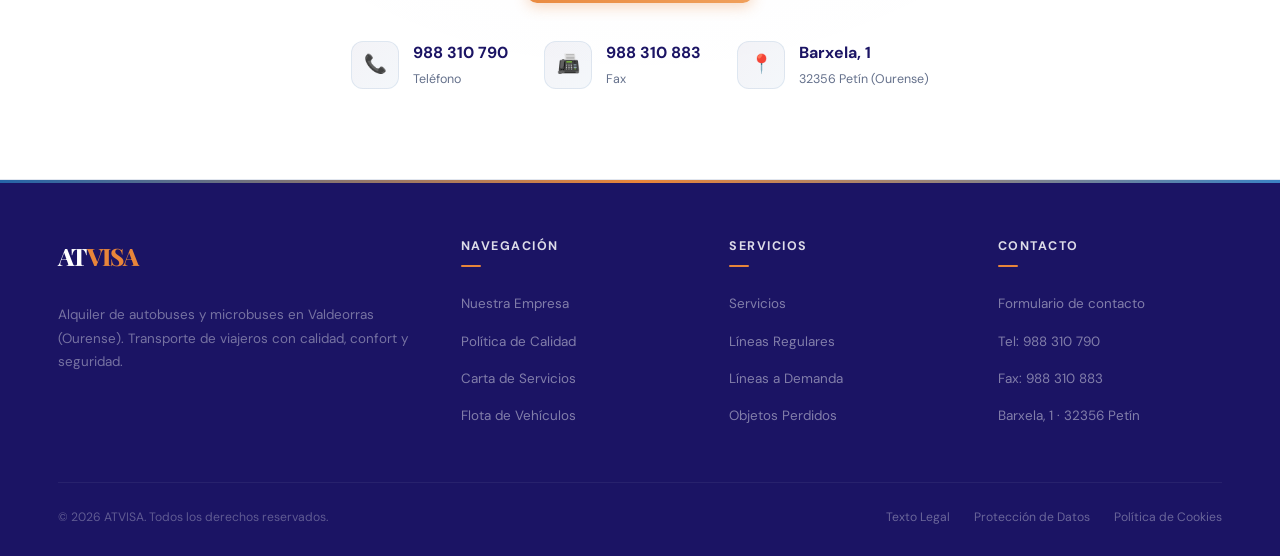
==== commit c9a9cff8: "Add files via upload" ====
--- a/index.html
+++ b/index.html
@@ -288,8 +288,8 @@
       <div class="notice-inner fade-up">
         <div class="notice-icon">🆕</div>
         <div>
-          <h4>Nuevas unidades de Mercedes EQV300</h4>
-          <p>Incorporamos a nuestra flota dos unidades EQV 100% eléctricas con la última tecnología en confort, seguridad y medio ambiente.</p>
+          <h4>Nueva unidad Mercedes Benz 519 CDI</h4>
+          <p>Incorporamos a nuestra flota una unidad Ferqui con la última tecnología en confort, seguridad y medio ambiente.</p>
         </div>
         <a href="flota-de-vehiculos.html">Ver vehículo →</a>
       </div>
@@ -350,7 +350,9 @@
       <h2 class="section-title">Una empresa con experiencia y compromiso</h2>
       <div class="about-grid">
         <div style="position: relative;">
-          <div class="img-placeholder" style="aspect-ratio: 4/3;">🚌</div>
+          <div style="width: 100%; border-radius: var(--radius-lg); overflow: hidden; aspect-ratio: 16/10;">
+            <img src="imagenes/autocar-atvisa.jpg" alt="Autocar ATVISA frente a la muralla de Ávila" style="width: 100%; height: 100%; object-fit: cover; object-position: center 70%; display: block;">
+          </div>
           <div class="about-badge"><strong>1978</strong><span>Fundación</span></div>
         </div>
         <div>
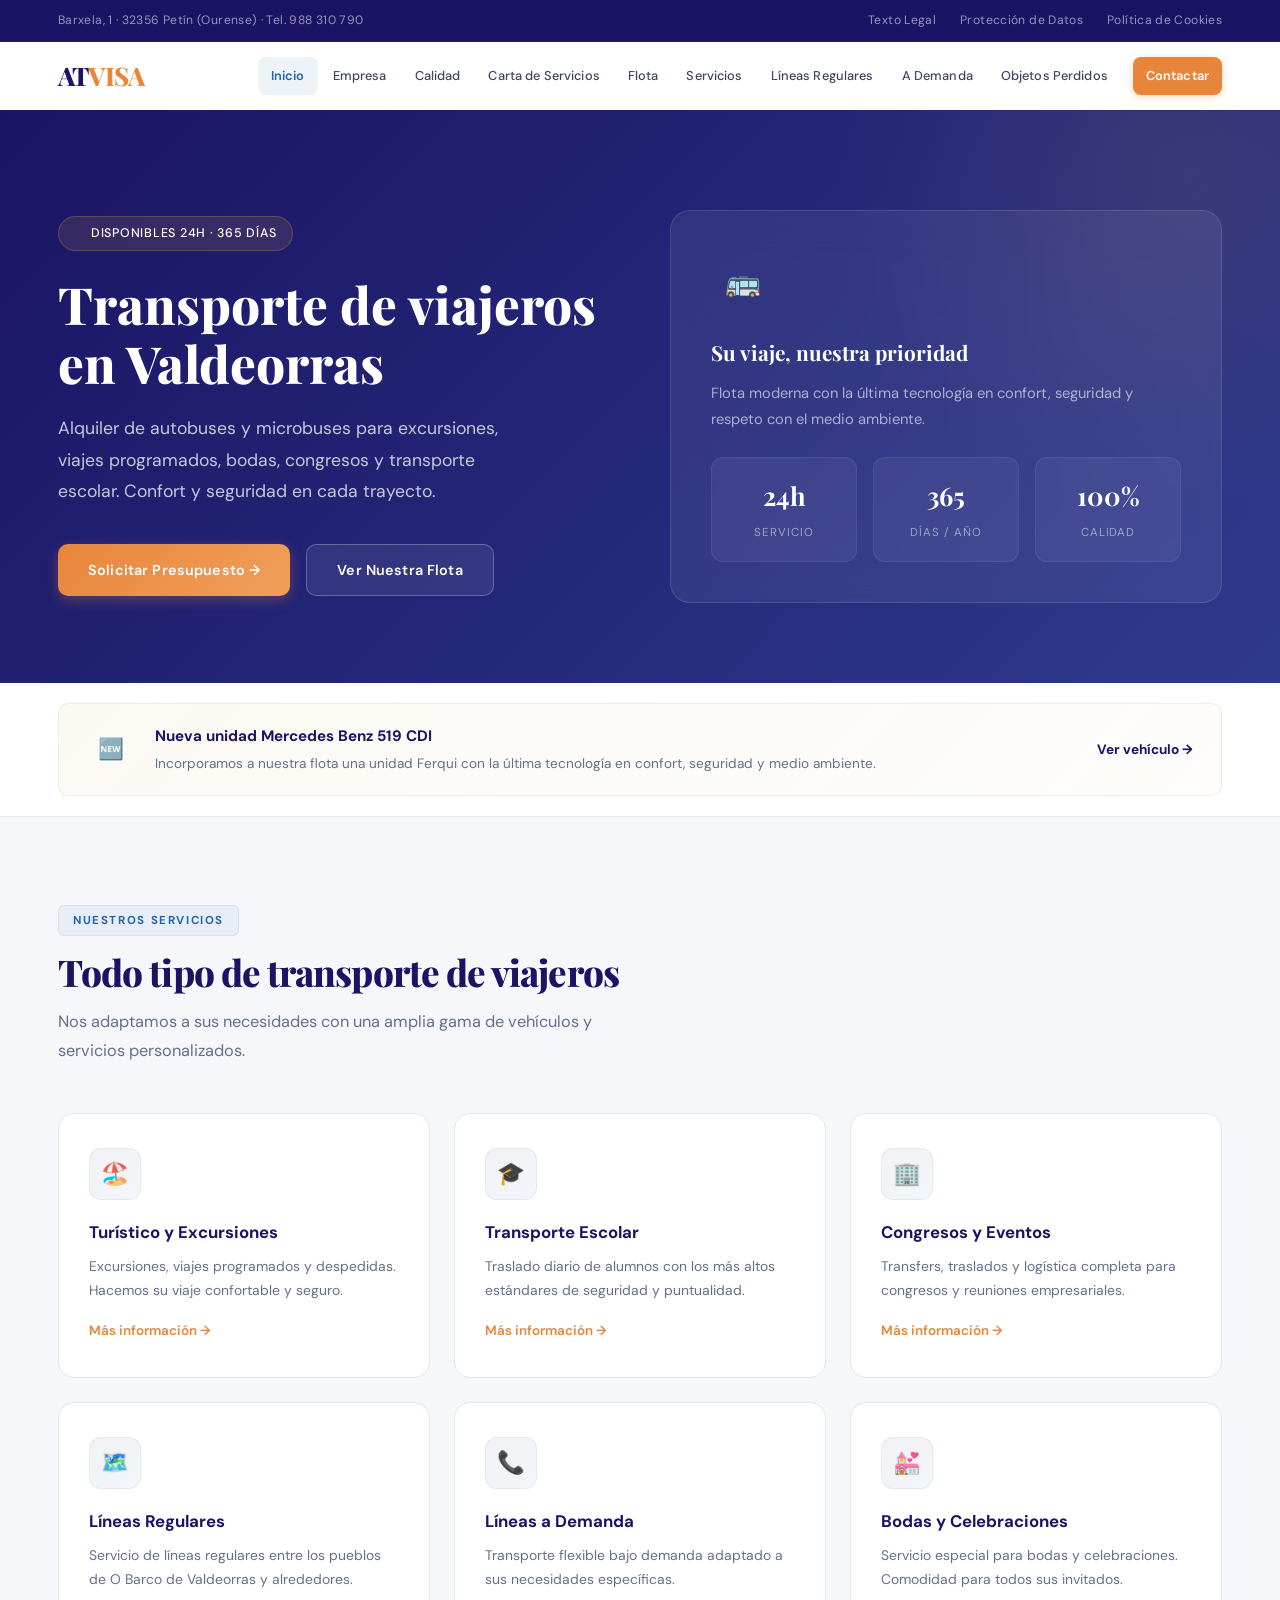
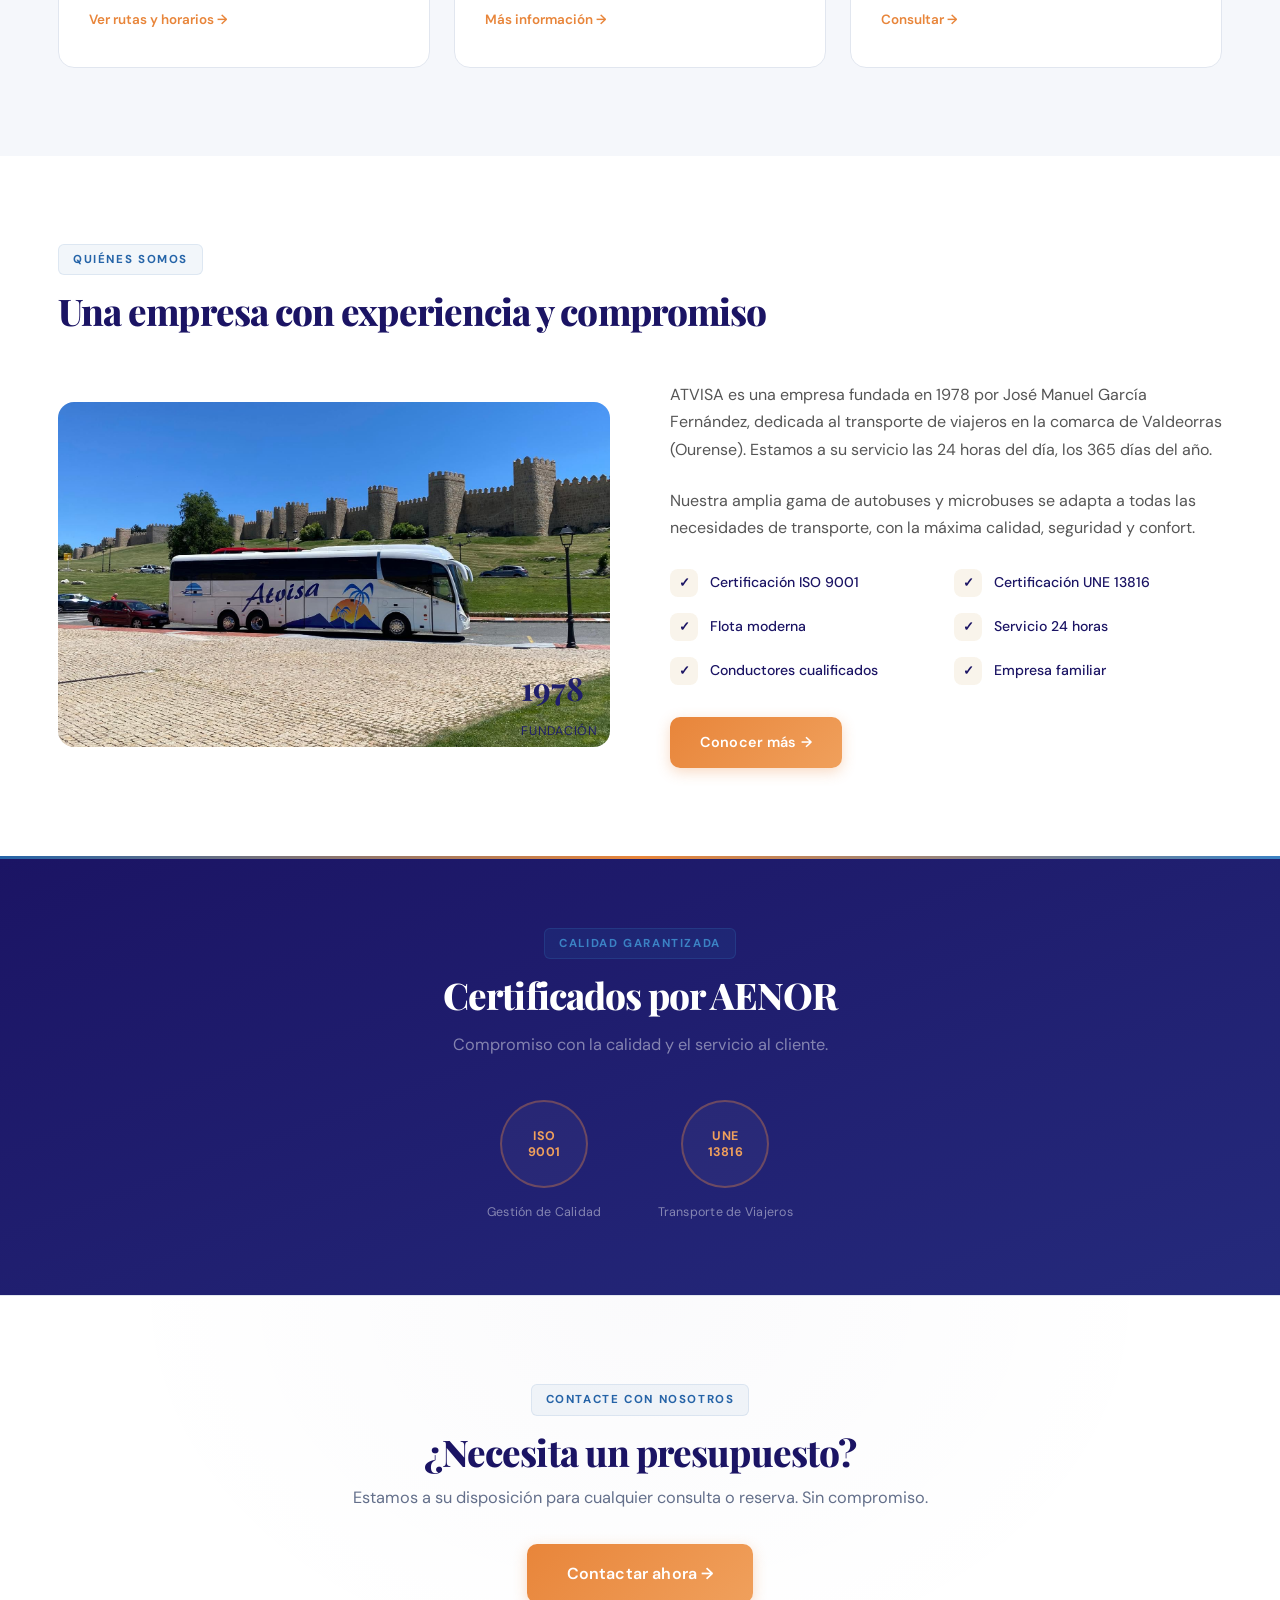
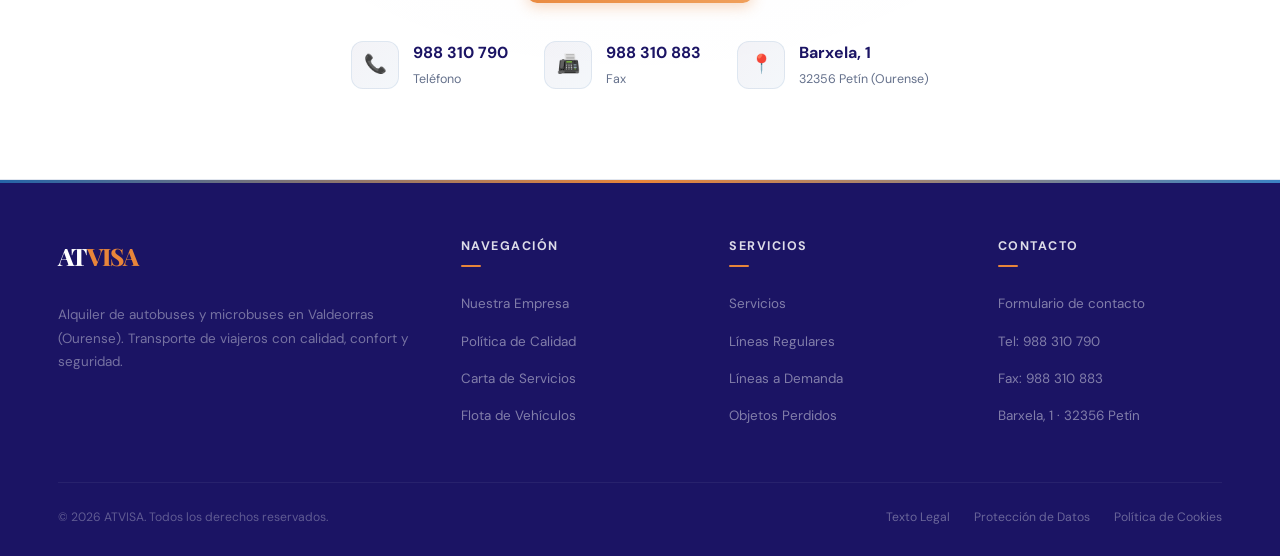
==== commit 53339d91: "Refactor about-badge styles for improved design" ====
--- a/index.html
+++ b/index.html
@@ -163,24 +163,26 @@
       align-items: center;
       margin-top: 48px;
     }
-    .about-badge {
+       .about-badge {
       position: absolute;
       bottom: -16px; right: -16px;
-      background: var(--gold);
-      color: var(--white);
+      background: none;
+      color: #1F1E6B;
       padding: 20px 28px;
       border-radius: 16px;
-      box-shadow: var(--shadow);
+      box-shadow: none;
     }
     .about-badge strong {
       display: block;
       font-family: 'Playfair Display', serif;
       font-size: 2rem;
+      color: #1F1E6B;
     }
     .about-badge span {
       font-size: 0.78rem;
       text-transform: uppercase;
       letter-spacing: 0.06em;
+      color: #1F1E6B;
     }
     .about-features {
       display: grid;
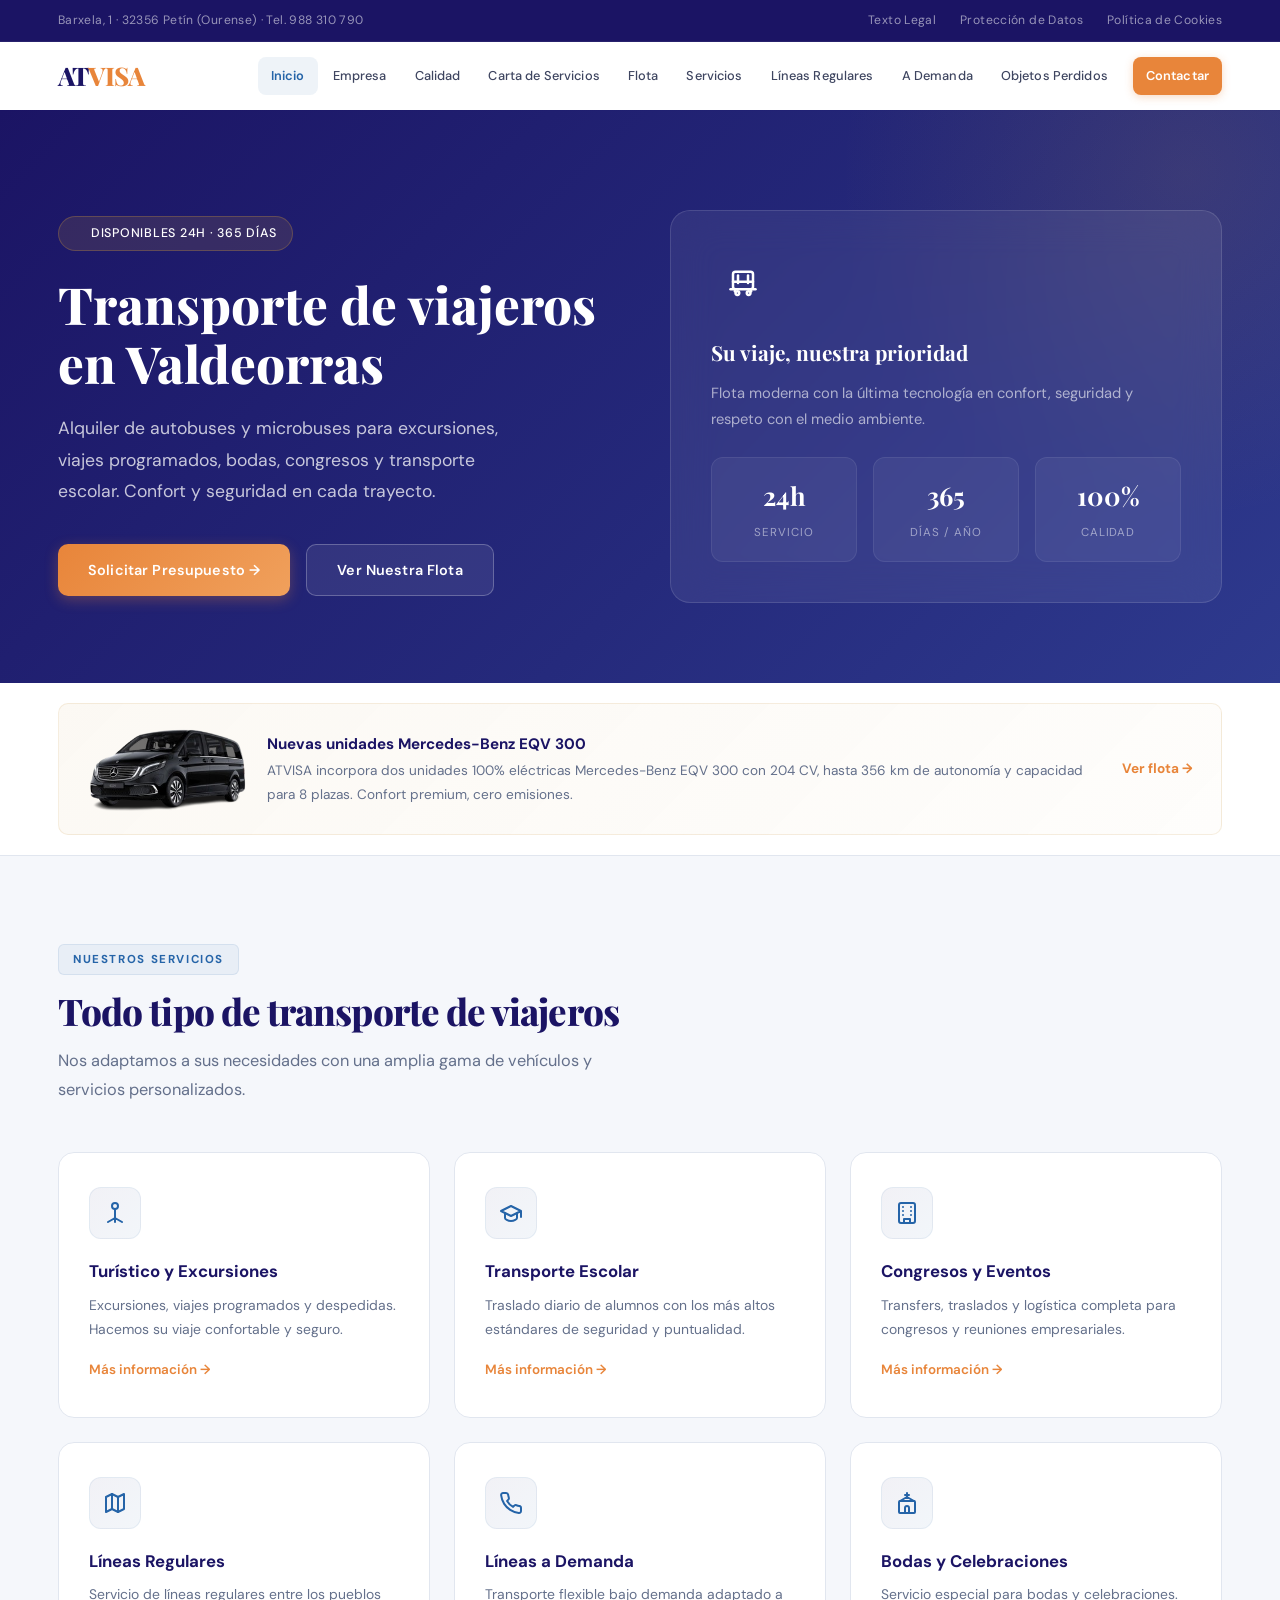
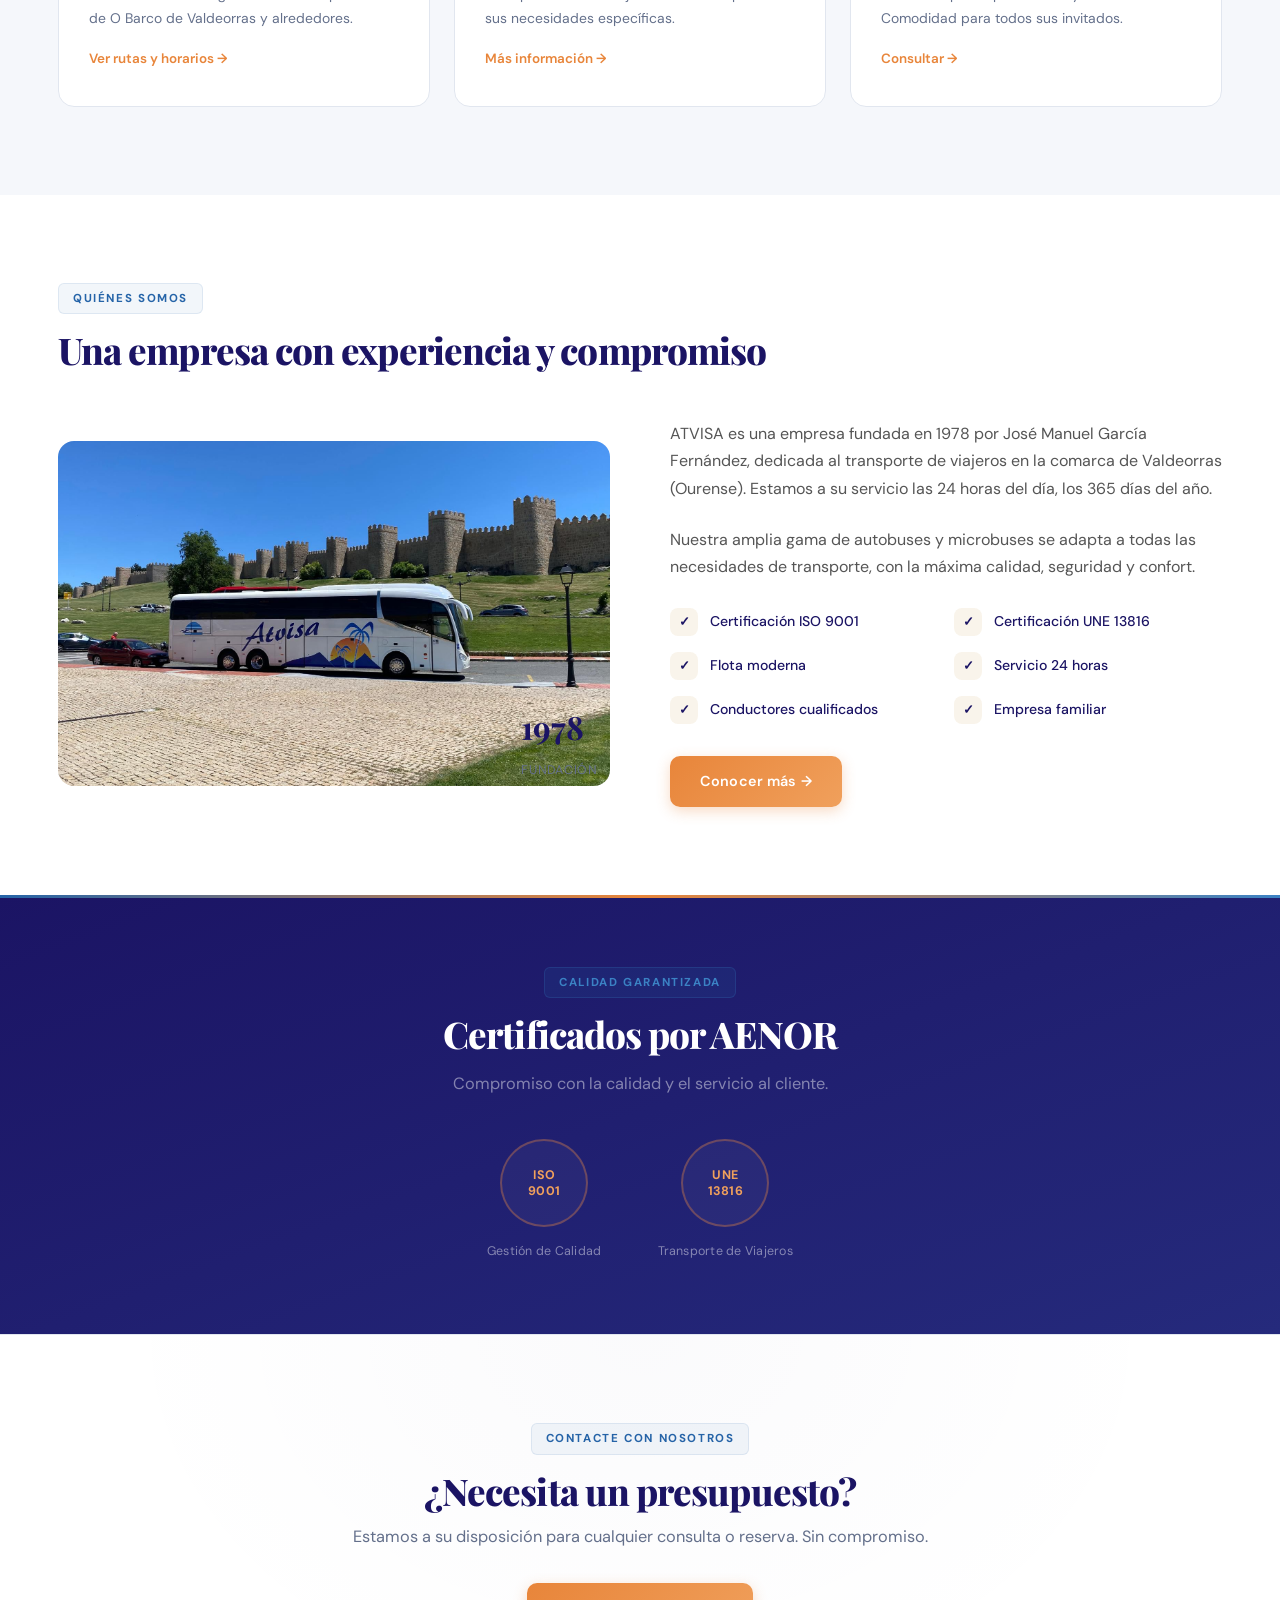
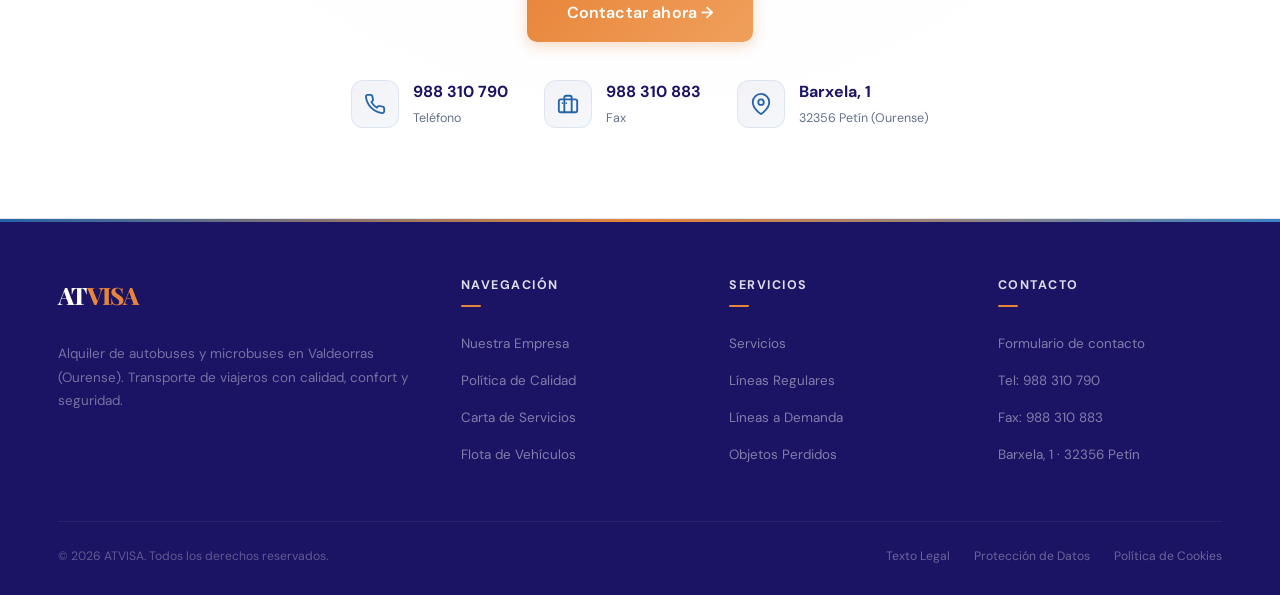
==== commit e451502b: "Add files via upload" ====
--- a/index.html
+++ b/index.html
@@ -88,7 +88,9 @@
       display: flex; align-items: center; justify-content: center;
       font-size: 1.8rem;
       margin-bottom: 20px;
-    }
+      color: var(--white);
+    }
+    .hero-card-icon svg { width: 30px; height: 30px; }
     .hero-card h3 {
       font-family: 'Playfair Display', serif;
       font-size: 1.3rem;
@@ -138,12 +140,14 @@
     }
     .notice-icon {
       width: 48px; height: 48px;
-      background: var(--gold);
+      background: linear-gradient(135deg, var(--sunset), var(--sunset-light));
       border-radius: 12px;
       display: flex; align-items: center; justify-content: center;
-      font-size: 1.3rem;
       flex-shrink: 0;
-    }
+      color: var(--white);
+      box-shadow: 0 4px 12px rgba(232,133,58,0.3);
+    }
+    .notice-icon svg { width: 24px; height: 24px; }
     .notice-inner h4 { font-weight: 700; font-size: 0.95rem; margin-bottom: 2px; }
     .notice-inner p { font-size: 0.85rem; color: var(--gray-500); }
     .notice-inner a {
@@ -163,11 +167,11 @@
       align-items: center;
       margin-top: 48px;
     }
-       .about-badge {
+    .about-badge {
       position: absolute;
       bottom: -16px; right: -16px;
       background: none;
-      color: #1F1E6B;
+      color: var(--navy);
       padding: 20px 28px;
       border-radius: 16px;
       box-shadow: none;
@@ -176,13 +180,13 @@
       display: block;
       font-family: 'Playfair Display', serif;
       font-size: 2rem;
-      color: #1F1E6B;
+      color: var(--navy);
     }
     .about-badge span {
       font-size: 0.78rem;
       text-transform: uppercase;
       letter-spacing: 0.06em;
-      color: #1F1E6B;
+      color: var(--gray-500);
     }
     .about-features {
       display: grid;
@@ -271,7 +275,7 @@
       </div>
       <div class="hero-visual fade-up delay-4">
         <div class="hero-card">
-          <div class="hero-card-icon">🚌</div>
+          <div class="hero-card-icon"><svg xmlns="http://www.w3.org/2000/svg" width="24" height="24" viewBox="0 0 24 24" fill="none" stroke="currentColor" stroke-width="2" stroke-linecap="round" stroke-linejoin="round"><path d="M8 6v6"/><path d="M16 6v6"/><rect x="4" y="3" width="16" height="14" rx="2"/><path d="M4 11h16"/><path d="M2 17h2"/><path d="M20 17h2"/><circle cx="7.5" cy="20" r="1.5"/><circle cx="16.5" cy="20" r="1.5"/><path d="M5.5 17v1.5"/><path d="M18.5 17v1.5"/></svg></div>
           <h3>Su viaje, nuestra prioridad</h3>
           <p>Flota moderna con la última tecnología en confort, seguridad y respeto con el medio ambiente.</p>
           <div class="hero-stats">
@@ -287,14 +291,14 @@
   <!-- NOTICE -->
   <div class="notice-bar">
     <div class="container">
-      <div class="notice-inner fade-up">
-        <div class="notice-icon">🆕</div>
+      <a href="flota-de-vehiculos.html" class="notice-inner fade-up" style="text-decoration: none; color: inherit; cursor: pointer;">
+        <div class="notice-icon" style="width: 160px; height: 90px; border-radius: 0; overflow: visible; background: transparent; padding: 0; box-shadow: none; border: none; flex-shrink: 0;"><img src="imagenes/mercedesvitonegra.png" alt="Mercedes-Benz EQV 300" style="width: 100%; height: 100%; object-fit: contain; display: block;"></div>
         <div>
-          <h4>Nueva unidad Mercedes Benz 519 CDI</h4>
-          <p>Incorporamos a nuestra flota una unidad Ferqui con la última tecnología en confort, seguridad y medio ambiente.</p>
-        </div>
-        <a href="flota-de-vehiculos.html">Ver vehículo →</a>
-      </div>
+          <h4>Nuevas unidades Mercedes-Benz EQV 300</h4>
+          <p>ATVISA incorpora dos unidades 100% eléctricas Mercedes-Benz EQV 300 con 204 CV, hasta 356 km de autonomía y capacidad para 8 plazas. Confort premium, cero emisiones.</p>
+        </div>
+        <span style="color: var(--sunset); font-weight: 700; font-size: 0.85rem; margin-left: auto; white-space: nowrap;">Ver flota →</span>
+      </a>
     </div>
   </div>
 
@@ -306,37 +310,37 @@
       <p class="section-subtitle fade-up delay-2">Nos adaptamos a sus necesidades con una amplia gama de vehículos y servicios personalizados.</p>
       <div class="grid-3" style="margin-top: 48px;">
         <div class="card fade-up delay-1">
-          <div class="card-icon">🏖️</div>
+          <div class="card-icon"><svg xmlns="http://www.w3.org/2000/svg" width="24" height="24" viewBox="0 0 24 24" fill="none" stroke="currentColor" stroke-width="2" stroke-linecap="round" stroke-linejoin="round"><circle cx="12" cy="5" r="3"/><path d="M12 8v13"/><path d="M5 21l7-4 7 4"/></svg></div>
           <h3>Turístico y Excursiones</h3>
           <p>Excursiones, viajes programados y despedidas. Hacemos su viaje confortable y seguro.</p>
           <a href="servicios.html" class="card-link">Más información →</a>
         </div>
         <div class="card fade-up delay-2">
-          <div class="card-icon">🎓</div>
+          <div class="card-icon"><svg xmlns="http://www.w3.org/2000/svg" width="24" height="24" viewBox="0 0 24 24" fill="none" stroke="currentColor" stroke-width="2" stroke-linecap="round" stroke-linejoin="round"><path d="M22 10v6M2 10l10-5 10 5-10 5z"/><path d="M6 12v5c0 1.1 2.7 3 6 3s6-1.9 6-3v-5"/></svg></div>
           <h3>Transporte Escolar</h3>
           <p>Traslado diario de alumnos con los más altos estándares de seguridad y puntualidad.</p>
           <a href="servicios.html" class="card-link">Más información →</a>
         </div>
         <div class="card fade-up delay-3">
-          <div class="card-icon">🏢</div>
+          <div class="card-icon"><svg xmlns="http://www.w3.org/2000/svg" width="24" height="24" viewBox="0 0 24 24" fill="none" stroke="currentColor" stroke-width="2" stroke-linecap="round" stroke-linejoin="round"><rect x="4" y="2" width="16" height="20" rx="2"/><path d="M9 22v-4h6v4"/><path d="M8 6h.01"/><path d="M16 6h.01"/><path d="M8 10h.01"/><path d="M16 10h.01"/><path d="M8 14h.01"/><path d="M16 14h.01"/></svg></div>
           <h3>Congresos y Eventos</h3>
           <p>Transfers, traslados y logística completa para congresos y reuniones empresariales.</p>
           <a href="servicios.html" class="card-link">Más información →</a>
         </div>
         <div class="card fade-up delay-4">
-          <div class="card-icon">🗺️</div>
+          <div class="card-icon"><svg xmlns="http://www.w3.org/2000/svg" width="24" height="24" viewBox="0 0 24 24" fill="none" stroke="currentColor" stroke-width="2" stroke-linecap="round" stroke-linejoin="round"><polygon points="3 6 9 3 15 6 21 3 21 18 15 21 9 18 3 21"/><line x1="9" y1="3" x2="9" y2="18"/><line x1="15" y1="6" x2="15" y2="21"/></svg></div>
           <h3>Líneas Regulares</h3>
           <p>Servicio de líneas regulares entre los pueblos de O Barco de Valdeorras y alrededores.</p>
           <a href="lineas-regulares.html" class="card-link">Ver rutas y horarios →</a>
         </div>
         <div class="card fade-up delay-5">
-          <div class="card-icon">📞</div>
+          <div class="card-icon"><svg xmlns="http://www.w3.org/2000/svg" width="24" height="24" viewBox="0 0 24 24" fill="none" stroke="currentColor" stroke-width="2" stroke-linecap="round" stroke-linejoin="round"><path d="M22 16.92v3a2 2 0 0 1-2.18 2 19.79 19.79 0 0 1-8.63-3.07 19.5 19.5 0 0 1-6-6 19.79 19.79 0 0 1-3.07-8.67A2 2 0 0 1 4.11 2h3a2 2 0 0 1 2 1.72 12.84 12.84 0 0 0 .7 2.81 2 2 0 0 1-.45 2.11L8.09 9.91a16 16 0 0 0 6 6l1.27-1.27a2 2 0 0 1 2.11-.45 12.84 12.84 0 0 0 2.81.7A2 2 0 0 1 22 16.92z"/></svg></div>
           <h3>Líneas a Demanda</h3>
           <p>Transporte flexible bajo demanda adaptado a sus necesidades específicas.</p>
           <a href="lineas-a-demanda.html" class="card-link">Más información →</a>
         </div>
         <div class="card fade-up delay-5">
-          <div class="card-icon">💒</div>
+          <div class="card-icon"><svg xmlns="http://www.w3.org/2000/svg" width="24" height="24" viewBox="0 0 24 24" fill="none" stroke="currentColor" stroke-width="2" stroke-linecap="round" stroke-linejoin="round"><path d="M12 2v4"/><path d="M10 4h4"/><path d="M5 10l7-4 7 4"/><rect x="4" y="10" width="16" height="12" rx="1"/><path d="M10 22v-5a2 2 0 0 1 4 0v5"/></svg></div>
           <h3>Bodas y Celebraciones</h3>
           <p>Servicio especial para bodas y celebraciones. Comodidad para todos sus invitados.</p>
           <a href="contactar.html" class="card-link">Consultar →</a>
@@ -397,9 +401,9 @@
       <p>Estamos a su disposición para cualquier consulta o reserva. Sin compromiso.</p>
       <a href="contactar.html" class="btn btn-primary" style="font-size: 1rem; padding: 16px 40px;">Contactar ahora →</a>
       <div class="cta-contact">
-        <div class="cta-contact-item"><div class="icon-circle">📞</div><div><strong>988 310 790</strong><span>Teléfono</span></div></div>
-        <div class="cta-contact-item"><div class="icon-circle">📠</div><div><strong>988 310 883</strong><span>Fax</span></div></div>
-        <div class="cta-contact-item"><div class="icon-circle">📍</div><div><strong>Barxela, 1</strong><span>32356 Petín (Ourense)</span></div></div>
+        <div class="cta-contact-item"><div class="icon-circle"><svg xmlns="http://www.w3.org/2000/svg" width="24" height="24" viewBox="0 0 24 24" fill="none" stroke="currentColor" stroke-width="2" stroke-linecap="round" stroke-linejoin="round"><path d="M22 16.92v3a2 2 0 0 1-2.18 2 19.79 19.79 0 0 1-8.63-3.07 19.5 19.5 0 0 1-6-6 19.79 19.79 0 0 1-3.07-8.67A2 2 0 0 1 4.11 2h3a2 2 0 0 1 2 1.72 12.84 12.84 0 0 0 .7 2.81 2 2 0 0 1-.45 2.11L8.09 9.91a16 16 0 0 0 6 6l1.27-1.27a2 2 0 0 1 2.11-.45 12.84 12.84 0 0 0 2.81.7A2 2 0 0 1 22 16.92z"/></svg></div><div><strong>988 310 790</strong><span>Teléfono</span></div></div>
+        <div class="cta-contact-item"><div class="icon-circle"><svg xmlns="http://www.w3.org/2000/svg" width="24" height="24" viewBox="0 0 24 24" fill="none" stroke="currentColor" stroke-width="2" stroke-linecap="round" stroke-linejoin="round"><rect x="2" y="7" width="20" height="14" rx="2"/><path d="M16 21V5a2 2 0 0 0-2-2h-4a2 2 0 0 0-2 2v16"/><path d="M6 11h.01"/><path d="M10 11h.01"/></svg></div><div><strong>988 310 883</strong><span>Fax</span></div></div>
+        <div class="cta-contact-item"><div class="icon-circle"><svg xmlns="http://www.w3.org/2000/svg" width="24" height="24" viewBox="0 0 24 24" fill="none" stroke="currentColor" stroke-width="2" stroke-linecap="round" stroke-linejoin="round"><path d="M21 10c0 7-9 13-9 13s-9-6-9-13a9 9 0 0 1 18 0z"/><circle cx="12" cy="10" r="3"/></svg></div><div><strong>Barxela, 1</strong><span>32356 Petín (Ourense)</span></div></div>
       </div>
     </div>
   </section>
--- a/css/styles.css
+++ b/css/styles.css
@@ -31,7 +31,7 @@
   --transition: 0.3s cubic-bezier(0.4, 0, 0.2, 1);
 }
 
-html { scroll-behavior: smooth; }
+html { scroll-behavior: smooth; overflow-x: hidden; }
 
 body {
   font-family: 'DM Sans', sans-serif;
@@ -39,6 +39,7 @@
   background: var(--cream);
   line-height: 1.7;
   overflow-x: hidden;
+  max-width: 100vw;
   -webkit-font-smoothing: antialiased;
   -moz-osx-font-smoothing: grayscale;
 }
@@ -326,11 +327,17 @@
   margin-bottom: 18px;
   transition: all var(--transition);
   border: 1px solid rgba(37,100,168,0.08);
+  color: var(--blue);
+}
+.card-icon svg {
+  width: 24px;
+  height: 24px;
 }
 .card:hover .card-icon {
   background: linear-gradient(135deg, var(--navy), var(--blue));
   border-color: transparent;
   transform: scale(1.05);
+  color: var(--white);
 }
 .card h3 {
   font-weight: 700;
@@ -365,9 +372,26 @@
   margin-bottom: 28px;
   box-shadow: var(--shadow-sm);
   border: 1px solid var(--gray-200);
-  transition: box-shadow var(--transition);
-}
-.content-block:hover { box-shadow: var(--shadow); }
+  transition: all var(--transition);
+  overflow: hidden;
+  min-width: 0;
+  position: relative;
+}
+.content-block::before {
+  content: '';
+  position: absolute;
+  top: 0; left: 0;
+  width: 100%; height: 3px;
+  background: linear-gradient(90deg, var(--blue), var(--sunset));
+  opacity: 0;
+  transition: opacity var(--transition);
+}
+.content-block:hover {
+  transform: translateY(-4px);
+  box-shadow: var(--shadow-lg);
+  border-color: rgba(37,100,168,0.12);
+}
+.content-block:hover::before { opacity: 1; }
 .content-block h2 {
   font-family: 'Playfair Display', serif;
   font-size: 1.5rem;
@@ -422,12 +446,12 @@
 /* ─── GRID LAYOUTS ─── */
 .grid-2 {
   display: grid;
-  grid-template-columns: repeat(2, 1fr);
+  grid-template-columns: repeat(2, minmax(0, 1fr));
   gap: 24px;
 }
 .grid-3 {
   display: grid;
-  grid-template-columns: repeat(3, 1fr);
+  grid-template-columns: repeat(3, minmax(0, 1fr));
   gap: 24px;
 }
 
@@ -514,8 +538,9 @@
 }
 .cert-badge:hover {
   border-color: var(--sunset);
-  background: rgba(232,133,58,0.08);
-  transform: scale(1.05);
+  background: rgba(232,133,58,0.12);
+  transform: scale(1.08);
+  box-shadow: 0 0 20px rgba(232,133,58,0.15);
 }
 .cert-item span {
   font-size: 0.78rem;
@@ -567,11 +592,19 @@
   display: flex; align-items: center; justify-content: center;
   font-size: 1.15rem;
   transition: all var(--transition);
+  color: var(--blue);
+}
+.cta-contact-item .icon-circle svg {
+  width: 22px;
+  height: 22px;
+  transition: inherit;
 }
 .cta-contact-item:hover .icon-circle {
   background: linear-gradient(135deg, var(--navy), var(--blue));
   border-color: transparent;
-  transform: scale(1.05);
+  transform: scale(1.08);
+  color: var(--white);
+  box-shadow: 0 4px 12px rgba(27,20,100,0.2);
 }
 .cta-contact-item strong { display: block; font-size: 1rem; color: var(--navy); }
 .cta-contact-item span { font-size: 0.78rem; color: var(--gray-500); }
@@ -671,6 +704,8 @@
 .form-group textarea,
 .form-group select {
   width: 100%;
+  max-width: 100%;
+  min-width: 0;
   padding: 13px 16px;
   border: 1.5px solid var(--gray-200);
   border-radius: 10px;
@@ -709,19 +744,47 @@
   align-items: flex-start;
   gap: 18px;
   transition: all var(--transition);
+  position: relative;
+  overflow: hidden;
+}
+.info-box::before {
+  content: '';
+  position: absolute;
+  top: 0; left: 0;
+  width: 3px; height: 100%;
+  background: linear-gradient(180deg, var(--blue), var(--sunset));
+  opacity: 0;
+  transition: opacity var(--transition);
 }
 .info-box:hover {
+  transform: translateY(-3px);
   border-color: rgba(37,100,168,0.15);
   box-shadow: var(--shadow);
 }
+.info-box:hover::before { opacity: 1; }
 .info-box-icon {
   width: 46px; height: 46px;
-  background: linear-gradient(135deg, var(--navy), var(--blue));
+  background: linear-gradient(135deg, rgba(27,20,100,0.06), rgba(37,100,168,0.06));
+  border: 1px solid rgba(37,100,168,0.08);
   border-radius: 11px;
   display: flex; align-items: center; justify-content: center;
   font-size: 1.2rem;
   flex-shrink: 0;
+  box-shadow: none;
+  color: var(--blue);
+  transition: all var(--transition);
+}
+.info-box-icon svg {
+  width: 22px;
+  height: 22px;
+  transition: inherit;
+}
+.info-box:hover .info-box-icon {
+  background: linear-gradient(135deg, var(--navy), var(--blue));
+  border-color: transparent;
+  color: var(--white);
   box-shadow: 0 4px 10px rgba(27,20,100,0.2);
+  transform: scale(1.05);
 }
 .info-box h4 { font-weight: 700; font-size: 0.93rem; margin-bottom: 4px; color: var(--navy); }
 .info-box p { font-size: 0.84rem; color: var(--gray-500); margin: 0; line-height: 1.6; }
@@ -753,6 +816,7 @@
   font-size: 0.88rem;
   border-bottom: 1px solid var(--gray-100);
   color: var(--gray-700);
+  transition: background var(--transition);
 }
 .data-table tr:last-child td { border-bottom: none; }
 .data-table tr:hover td { background: rgba(37,100,168,0.02); }
@@ -776,8 +840,7 @@
 
 /* ─── RESPONSIVE ─── */
 @media (max-width: 1024px) {
-  .grid-3 { grid-template-columns: repeat(2, 1fr); }
-  .grid-2 { grid-template-columns: 1fr; }
+  .grid-3 { grid-template-columns: repeat(2, minmax(0, 1fr)); }
   .footer-grid { grid-template-columns: 1fr 1fr; gap: 32px; }
   .page-hero h1 { font-size: 2.1rem; }
   .content-block { padding: 32px; }
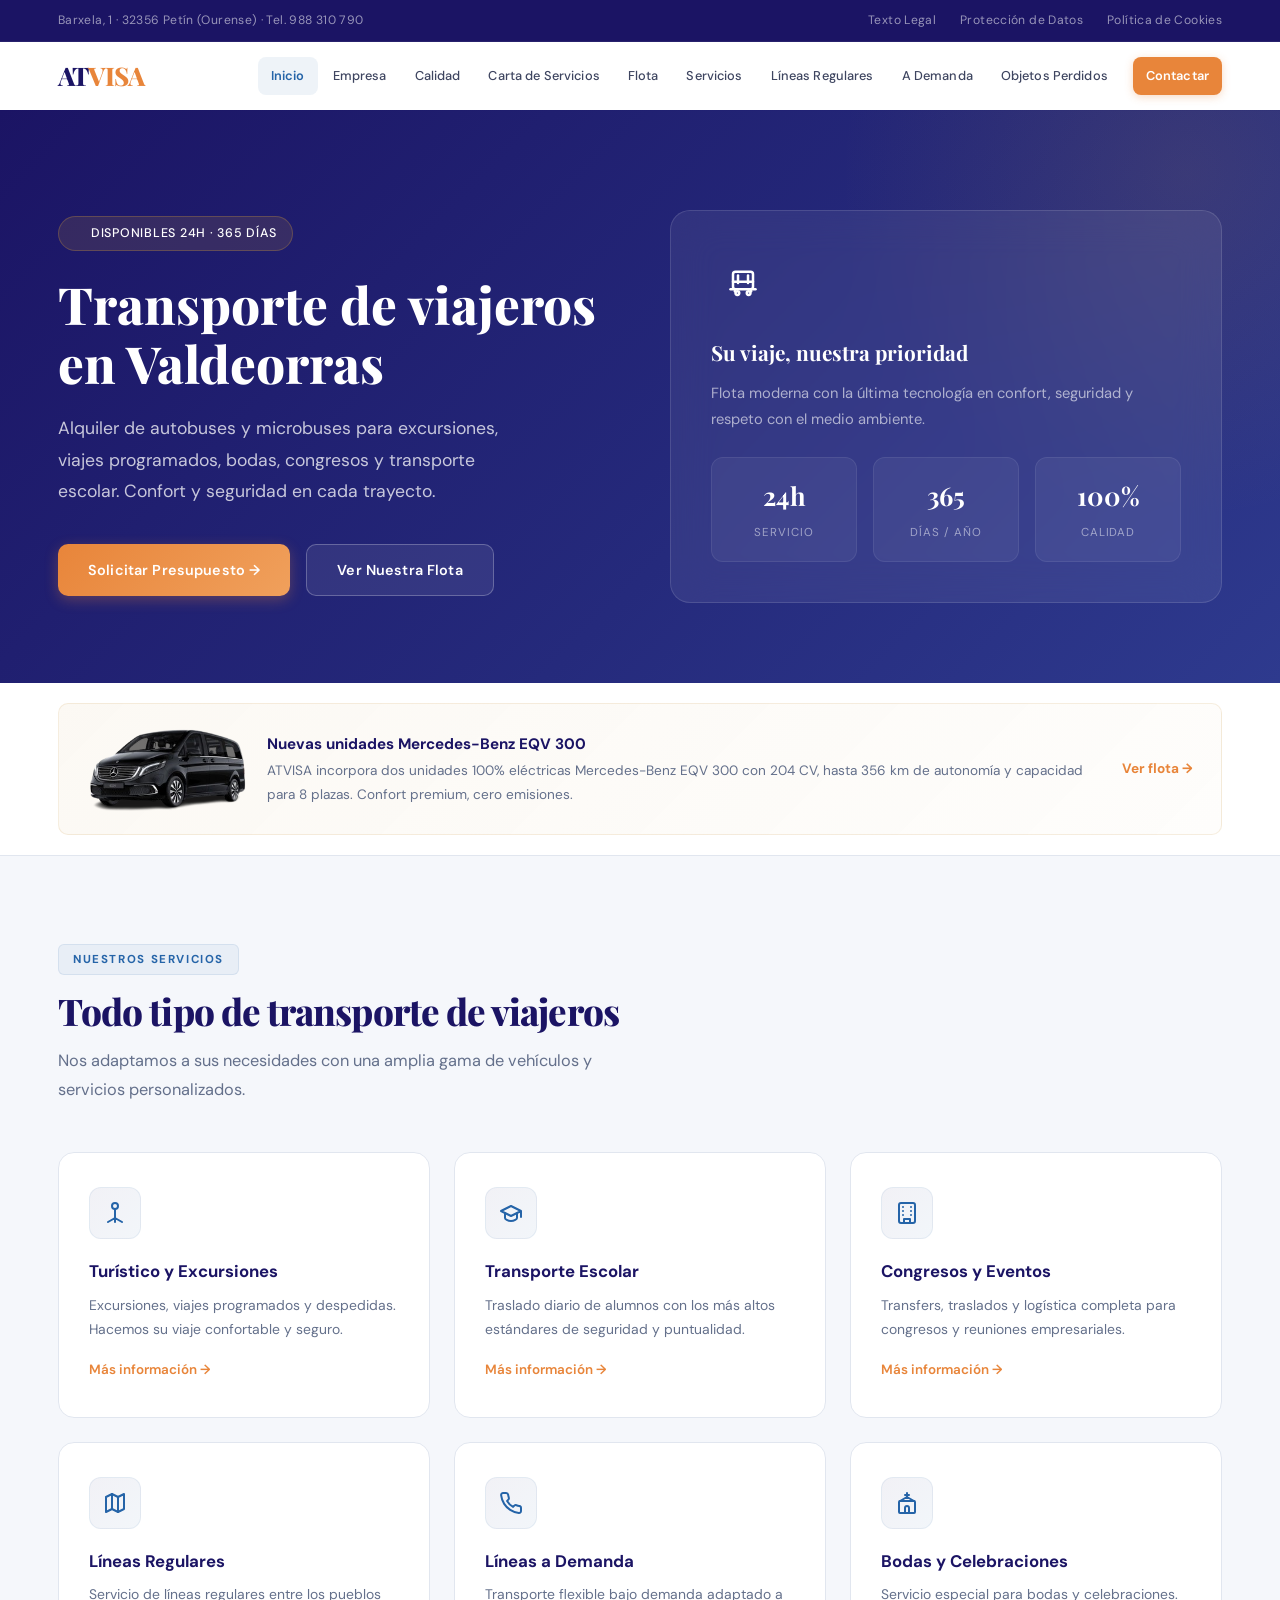
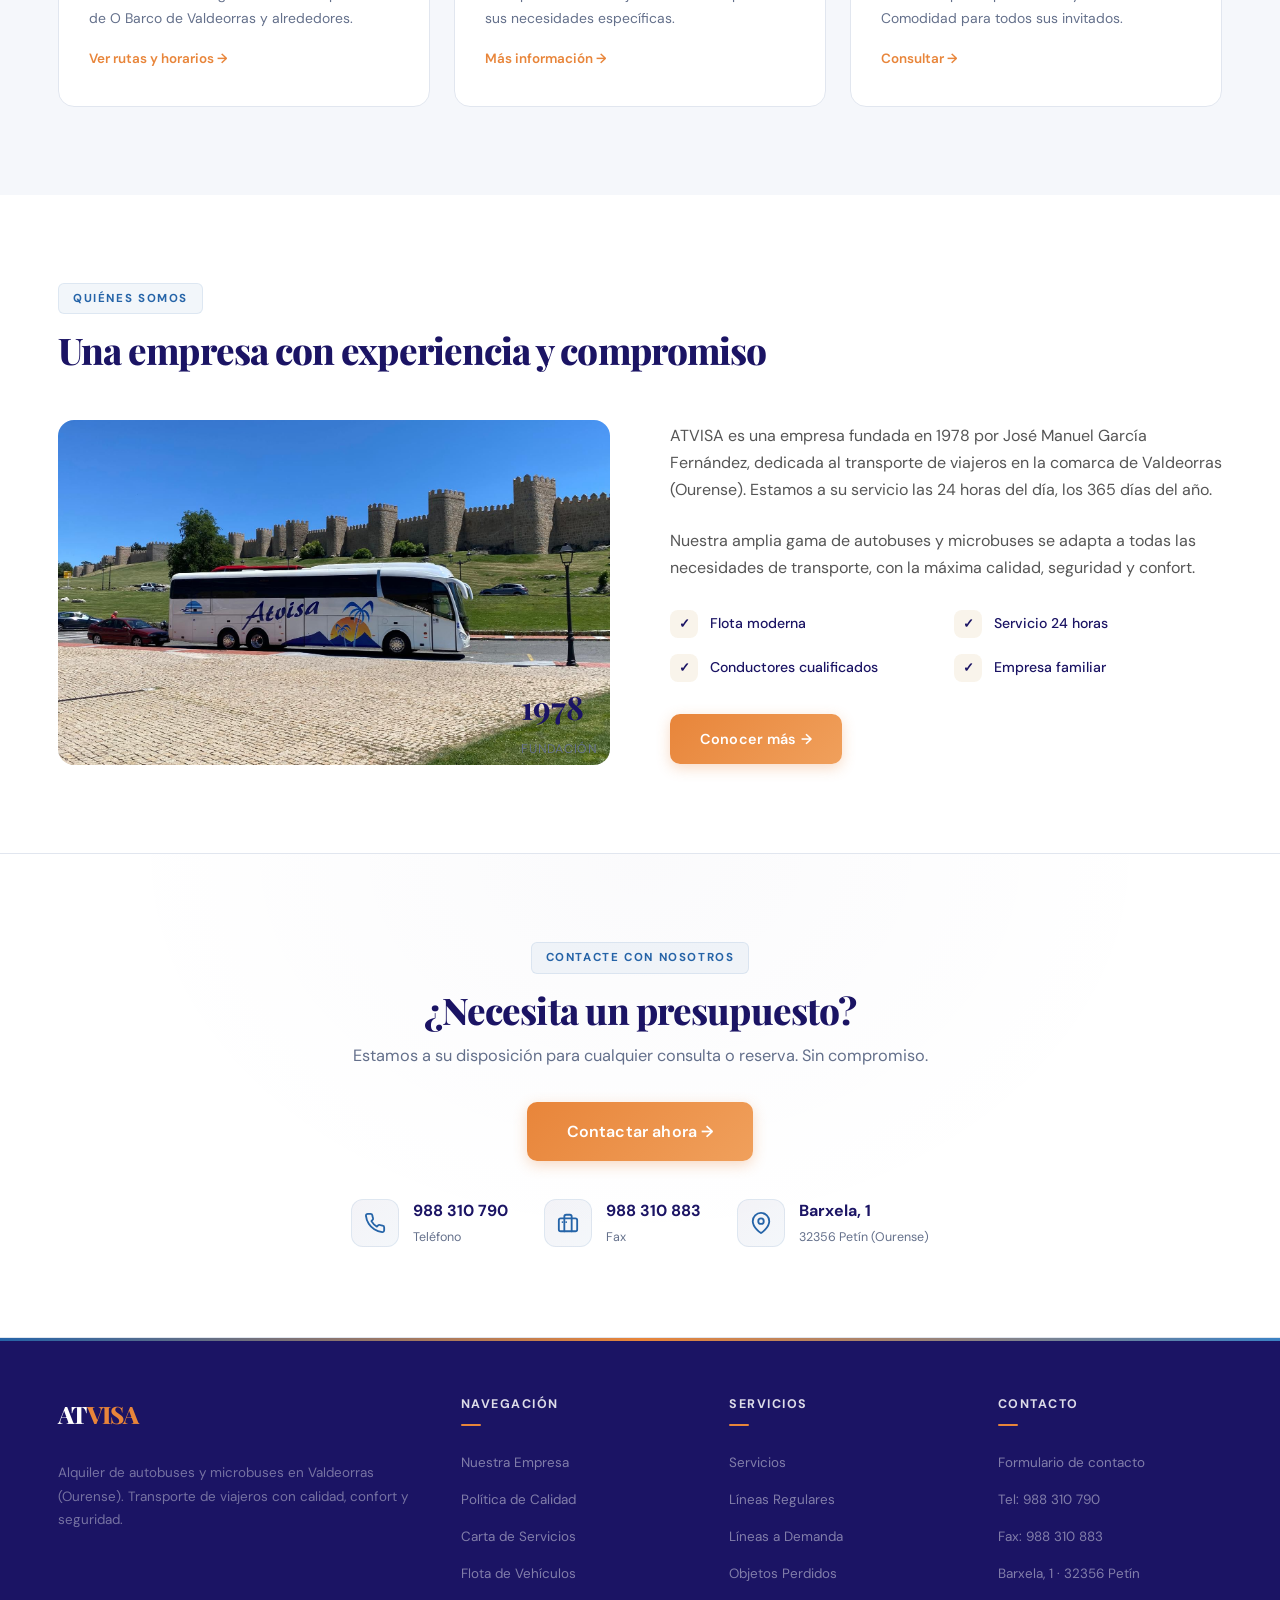
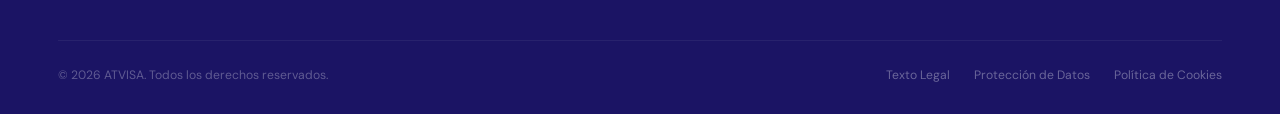
==== commit 4d8101a1: "Add files via upload" ====
--- a/index.html
+++ b/index.html
@@ -365,8 +365,6 @@
           <p style="font-size: 1rem; color: #555; margin-bottom: 24px;">ATVISA es una empresa fundada en 1978 por José Manuel García Fernández, dedicada al transporte de viajeros en la comarca de Valdeorras (Ourense). Estamos a su servicio las 24 horas del día, los 365 días del año.</p>
           <p style="font-size: 1rem; color: #555; margin-bottom: 24px;">Nuestra amplia gama de autobuses y microbuses se adapta a todas las necesidades de transporte, con la máxima calidad, seguridad y confort.</p>
           <div class="about-features">
-            <div class="about-feature">Certificación ISO 9001</div>
-            <div class="about-feature">Certificación UNE 13816</div>
             <div class="about-feature">Flota moderna</div>
             <div class="about-feature">Servicio 24 horas</div>
             <div class="about-feature">Conductores cualificados</div>
@@ -380,19 +378,6 @@
     </div>
   </section>
 
-  <!-- CERTIFICATIONS -->
-  <section class="cert-bar">
-    <div class="container">
-      <span class="section-label">Calidad garantizada</span>
-      <h2 class="section-title" style="color: var(--white);">Certificados por AENOR</h2>
-      <p class="section-subtitle">Compromiso con la calidad y el servicio al cliente.</p>
-      <div class="cert-grid">
-        <div class="cert-item"><div class="cert-badge">ISO<br>9001</div><span>Gestión de Calidad</span></div>
-        <div class="cert-item"><div class="cert-badge">UNE<br>13816</div><span>Transporte de Viajeros</span></div>
-      </div>
-    </div>
-  </section>
-
   <!-- CTA -->
   <section class="cta-section">
     <div class="container">
